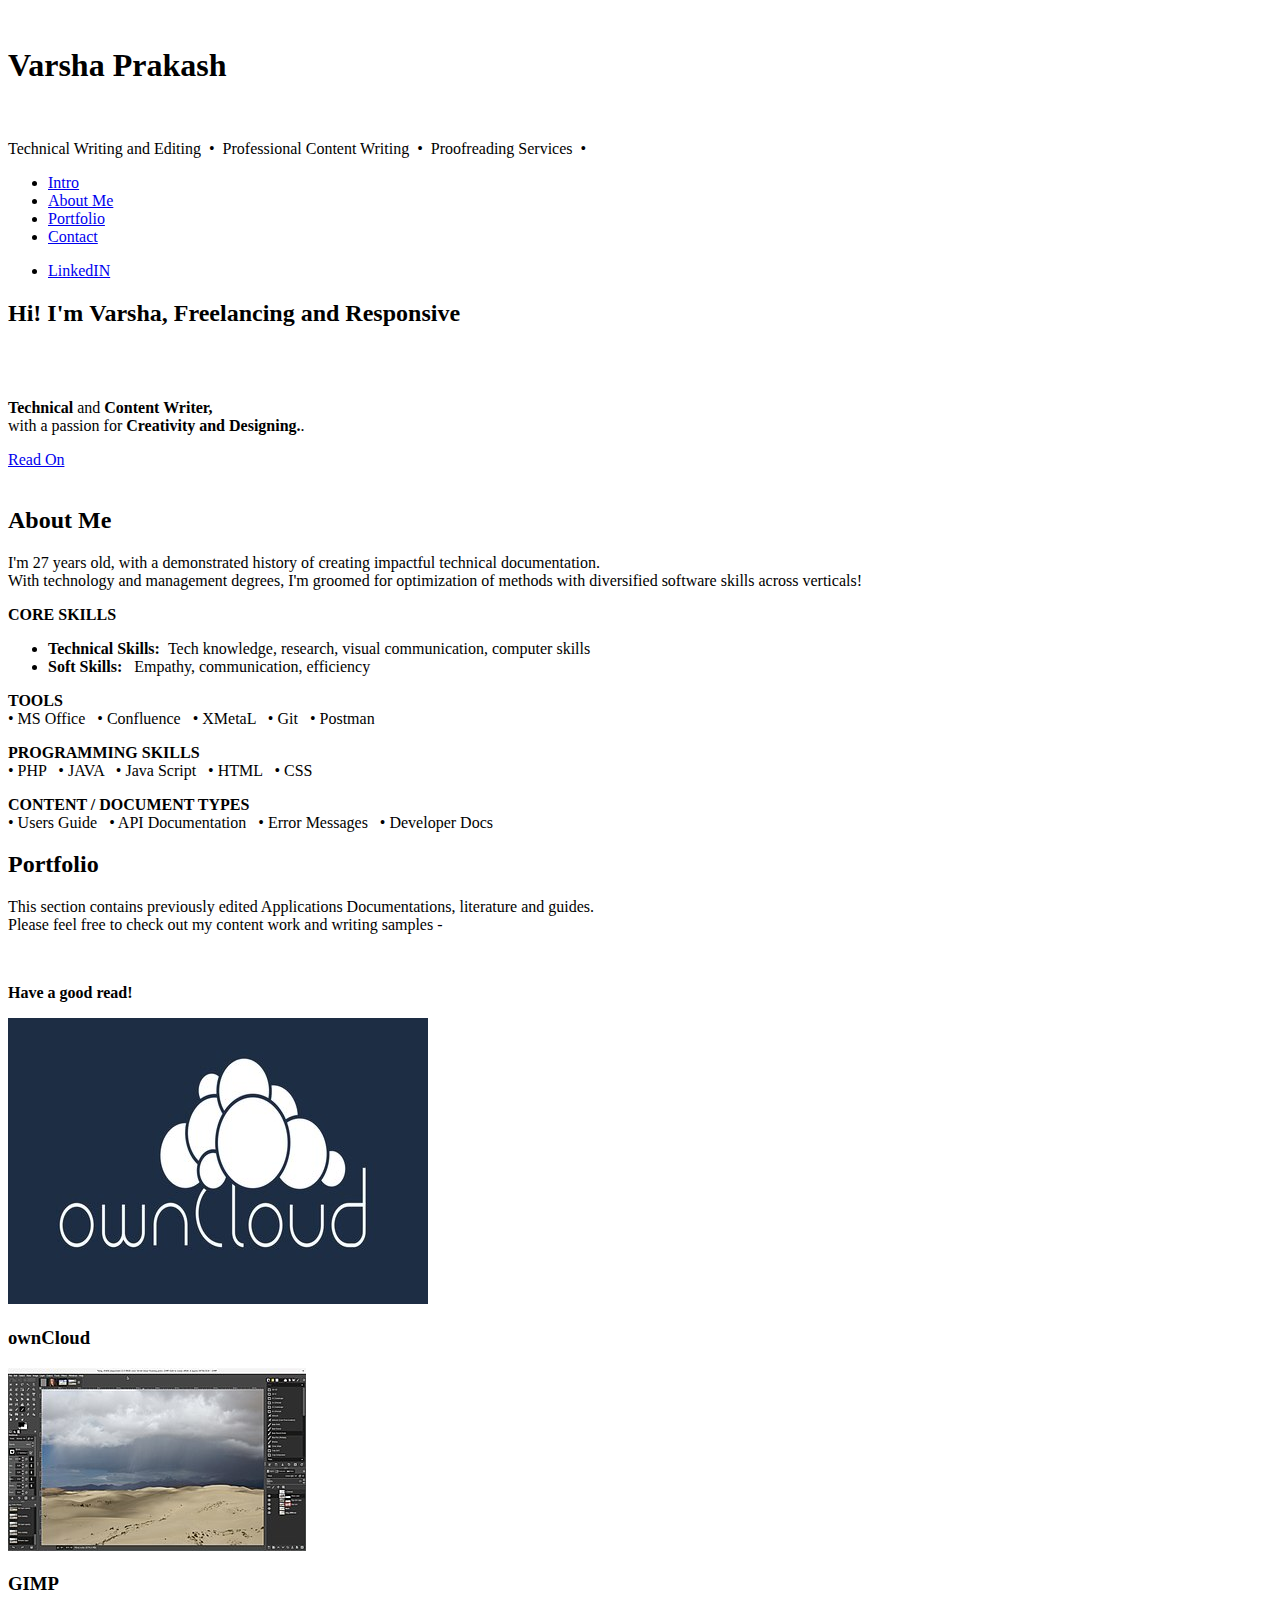
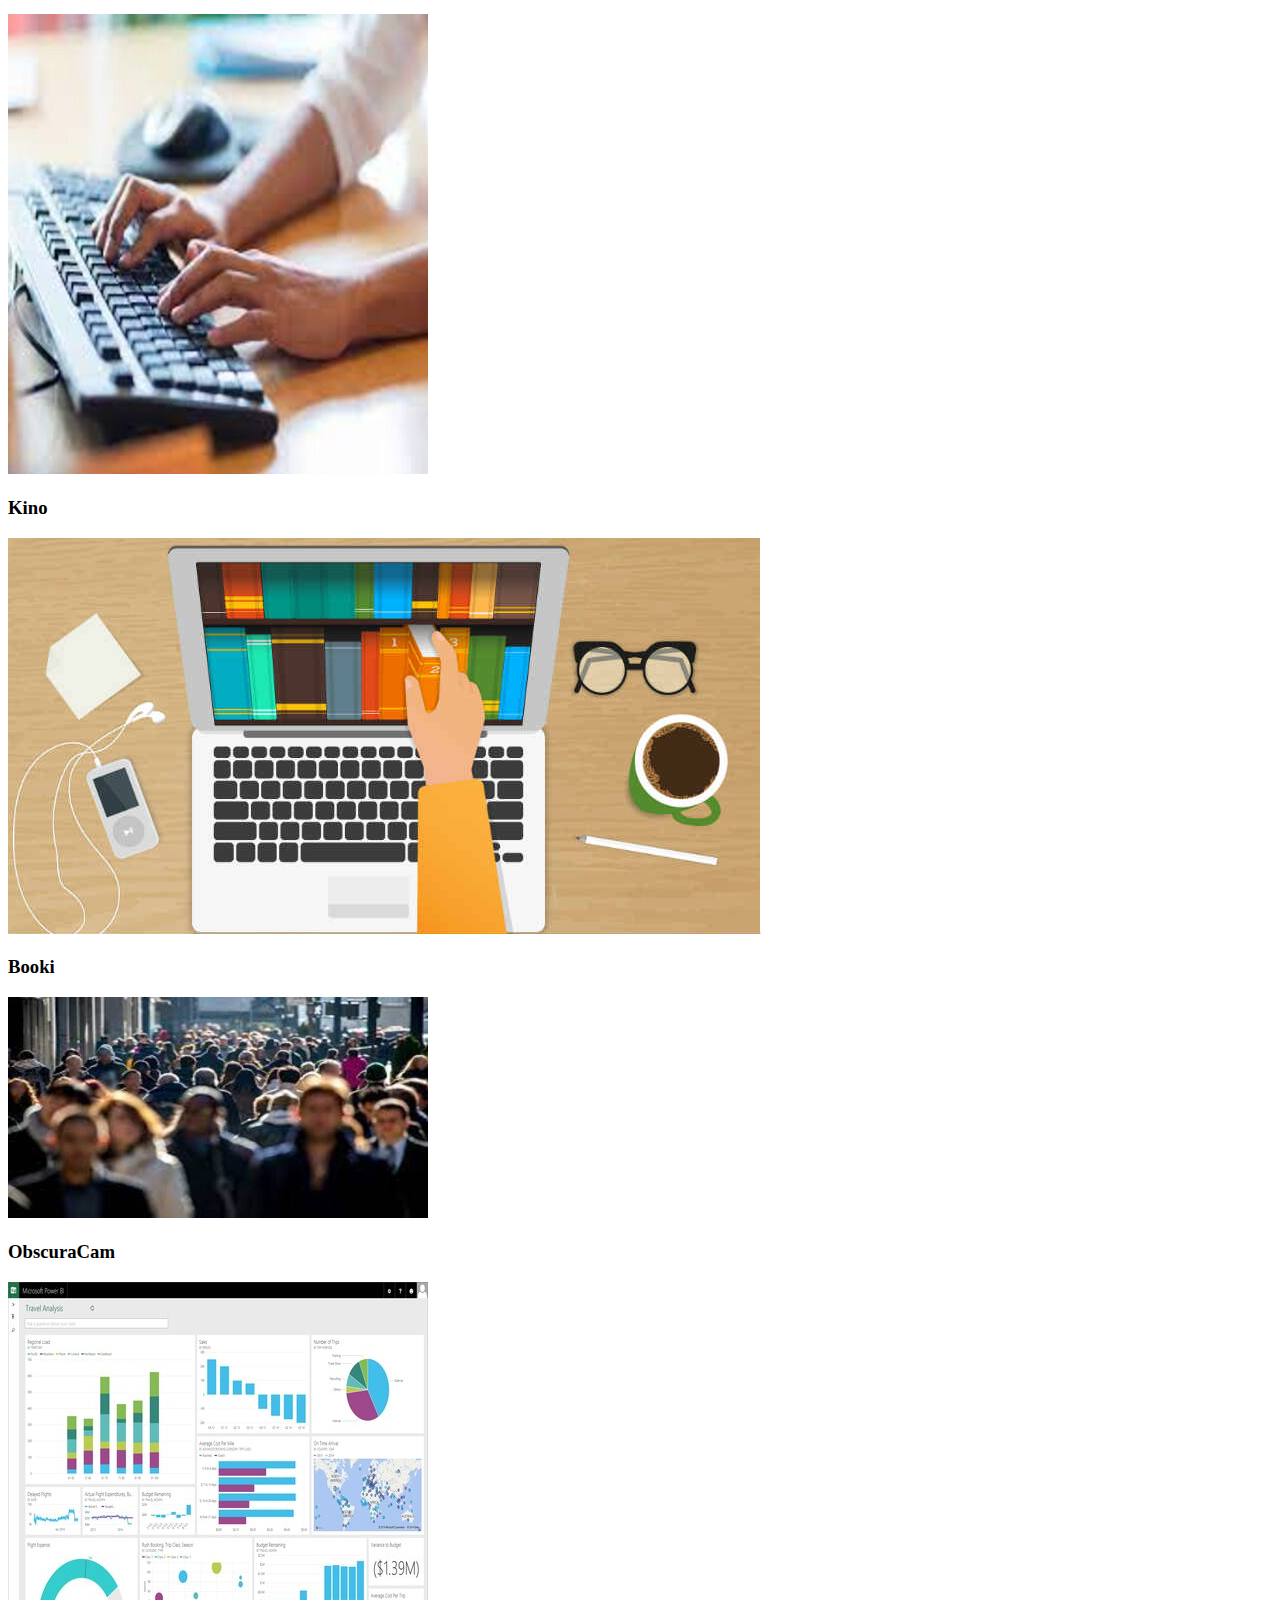
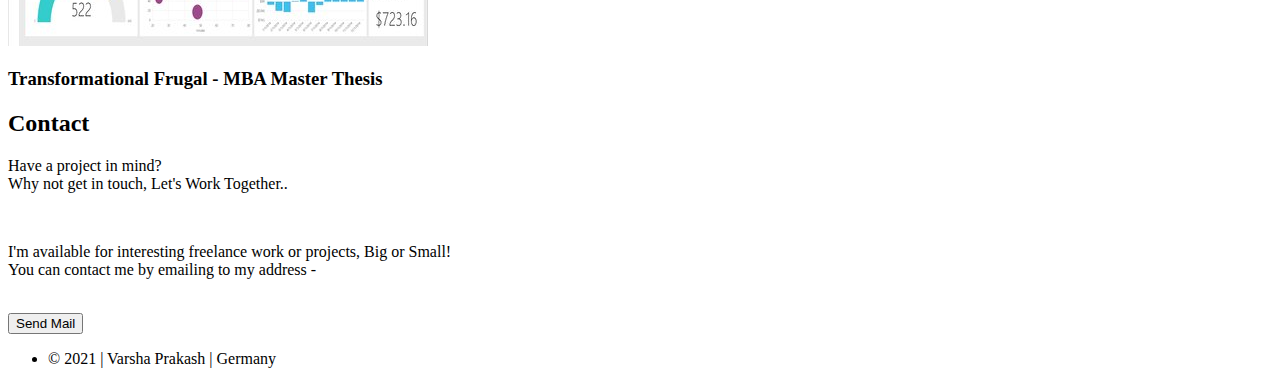
==== index.html @ dc8023e7 "Update index.html" ====
<!DOCTYPE HTML>
<!--
	Free for personal and commercial use under the CCA 3.0 license (html5up.net/license)
-->
<html>
	<head>
		<title>Varsha Prakash: Portfolio</title>
		<meta charset="utf-8" />
		<meta name="viewport" content="width=device-width, initial-scale=1, user-scalable=no" />
		<link rel="stylesheet" href="assets/css/main.css" />
	</head>
	<body class="is-preload">

		<!-- Header -->
			<div id="header">

				<div class="top">

					<!-- Logo -->
						<div id="logo">
							<span class="image avatar48"><img src="https://scontent-dus1-1.xx.fbcdn.net/v/t1.6435-9/186522335_106673611606697_367888841101337009_n.jpg?_nc_cat=107&ccb=1-3&_nc_sid=09cbfe&_nc_ohc=RdJeUdxXbL0AX_T7yL-&_nc_ht=scontent-dus1-1.xx&oh=7b376f7ba9ad29b4ace239ef5fbad64b&oe=60FA3A31" alt="" /></span>
							<h1 id="title">Varsha Prakash</h1>
							<br />
							<p>Technical Writing and Editing &nbsp;&bull;&nbsp; Professional Content Writing &nbsp;&bull;&nbsp; Proofreading Services &nbsp;&bull;&nbsp</p>
						</div>

					<!-- Nav -->
						<nav id="nav">
							<ul>
								<li><a href="#top" id="top-link"><span class="icon solid fa-home">Intro</span></a></li>
								<li><a href="#about" id="about-link"><span class="icon solid fa-user">About Me</span></a></li>
								<li><a href="#portfolio" id="portfolio-link"><span class="icon solid fa-th">Portfolio</span></a></li>
								<li><a href="#contact" id="contact-link"><span class="icon solid fa-envelope">Contact</span></a></li>
							</ul>
						</nav>

				</div>

				<div class="bottom">
				
					<!-- Social Icons -->
						<ul class="icons">
							<li><a href="https://www.linkedin.com/in/varsha-prakash-132016154/" class="icon brands fa-linkedin" target="_blank"><span class="label">LinkedIN</span></a></li>
							
						</ul>

				</div>

			</div>

		<!-- Main -->
			<div id="main">

				<!-- Intro -->
					<section id="top" class="one dark cover">
						<div class="container">

							<header>
								<h2 class="alt">Hi! I'm <strong>Varsha</strong>, Freelancing and Responsive  
								 </h2>
								 <br />
								 <br />
								<p><strong>Technical</strong> and <strong>Content Writer,</strong>  <br />
									with a passion for <strong>Creativity and Designing.</strong>.</p>
							</header>

							<footer>
								<a href="#about" class="button scrolly">Read On</a>
								<br />
								<br />
							</footer>

						</div>
					</section>

				<!-- About Me -->
					<section id="about" class="three">
						<div class="container">

							<header>
								<h2>About Me</h2>
							</header>


							<p> I'm 27 years old, with a demonstrated history of creating impactful technical documentation. <br />
								With technology and management degrees, I'm groomed for optimization of methods with diversified software skills across verticals!</p>
							<p><strong>CORE SKILLS</strong>
								<ul>
									<li><strong>Technical Skills: &nbsp;</strong>Tech knowledge, research, visual communication, computer skills</li>
									<li><strong>Soft Skills: &nbsp; </strong>Empathy, communication, efficiency </li>
								</ul> 
							<p><strong>TOOLS</strong><br />
								&bull; MS Office &nbsp; &bull; Confluence &nbsp; &bull; XMetaL &nbsp; &bull; Git &nbsp; &bull; Postman 	
							</p> 
							<p>
								<p><strong>PROGRAMMING SKILLS</strong><br />
								&bull; PHP &nbsp; &bull; JAVA &nbsp; &bull; Java Script &nbsp; &bull; HTML &nbsp; &bull; CSS  
							</p>
							<p>
								<p><strong>CONTENT / DOCUMENT TYPES</strong><br />
								&bull; Users Guide &nbsp; &bull; API Documentation &nbsp; &bull; Error Messages &nbsp; &bull; Developer Docs 
							</p>
						</div>
					</section>


				<!-- Portfolio -->
					<section id="portfolio" class="two">
						<div class="container">

							<header>
								<h2>Portfolio</h2>
							</header>

							<p>This section contains previously edited Applications Documentations, literature and guides. <br />
							Please feel free to check out my content work and writing samples - </p> <br />
							<p> <strong>Have a good read!</strong></p>

							<div class="row">
								<div class="col-4 col-12-mobile">
									<article class="item">
										<a href="https://drive.google.com/file/d/1f-buQUflcWnKu21QaXic4yzzhPPsZacV/view" target="_blank" class="image fit"><img src="images/2222.jpg" alt="" /></a>
										<header>
											<h3>ownCloud</h3>
										</header>
									</article>
									<article class="item">
										<a href="https://drive.google.com/file/d/1WIr_ivJCtbEUZS7LJuHIs47bE3ExR7eR/view" target="_blank"class="image fit"><img src="images/3333.jpg" alt="" /></a>
										<header>
											<h3>GIMP</h3>
										</header>
									</article>
								</div>
								<div class="col-4 col-12-mobile">
									<article class="item">
										<a href="https://drive.google.com/file/d/10-n96NeM98rAARwqJi_5rvm0MmnScvCs/view" target="_blank" class="image fit"><img src="images/4444.jpg" alt="" /></a>
										<header>
											<h3>Kino</h3>
										</header>
									</article>
									<article class="item">
										<a href="https://drive.google.com/file/d/1XtfvbWI-ZnBFmJVWiBVAvZJEXVb3U6b8/view" target="_blank" class="image fit"><img src="images/5555.jpg" alt="" /></a>
										<header>
											<h3>Booki</h3>
										</header>
									</article>
								</div>
								<div class="col-4 col-12-mobile">
									<article class="item">
										<a href="https://drive.google.com/file/d/1_E8H4S7EOHGi5w8DD4YQrewTsLzDInRx/view" target="_blank" class="image fit"><img src="images/6666.jpg" alt="" /></a>
										<header>
											<h3>ObscuraCam</h3>
										</header>
									</article>
									<article class="item">
										<a href="https://drive.google.com/file/d/1NF_SJeDxPyk5jz7QlXkihmYfWvTuJ9uz/view?usp=sharing" target="_blank" class="image fit"><img src="images/7777.jpg" alt="" /></a>
										<header>
											<h3>Transformational Frugal - MBA Master Thesis</h3>
										</header>
									</article>
								</div>
							</div>

						</div>
					</section>

				
				<!-- Contact -->
					<section id="contact" class="four">
						<div class="container">

							<header>
								<h2>Contact</h2>
							</header>

							<p>Have a project in mind? <br />
								Why not get in touch, Let's Work Together.. <br /></p>
							<br />
							<p>I'm available for interesting freelance work or projects, Big or Small! <br />
							You can contact me by emailing to my address -  </p><br />
						 	<form action="mailto:varsha.prakash.me@gmail.com" method="get" target="_blank">
         						<button type="submit">Send Mail</button>

						</div>
					</section>

			</div>

		<!-- Footer -->
			<div id="footer">

				<!-- Copyright -->
					<ul class="copyright">
						<li>&copy; 2021 | Varsha Prakash | Germany </li>
					</ul>

			</div>

		<!-- Scripts -->
			<script src="assets/js/jquery.min.js"></script>
			<script src="assets/js/jquery.scrolly.min.js"></script>
			<script src="assets/js/jquery.scrollex.min.js"></script>
			<script src="assets/js/browser.min.js"></script>
			<script src="assets/js/breakpoints.min.js"></script>
			<script src="assets/js/util.js"></script>
			<script src="assets/js/main.js"></script>

	</body>
</html>
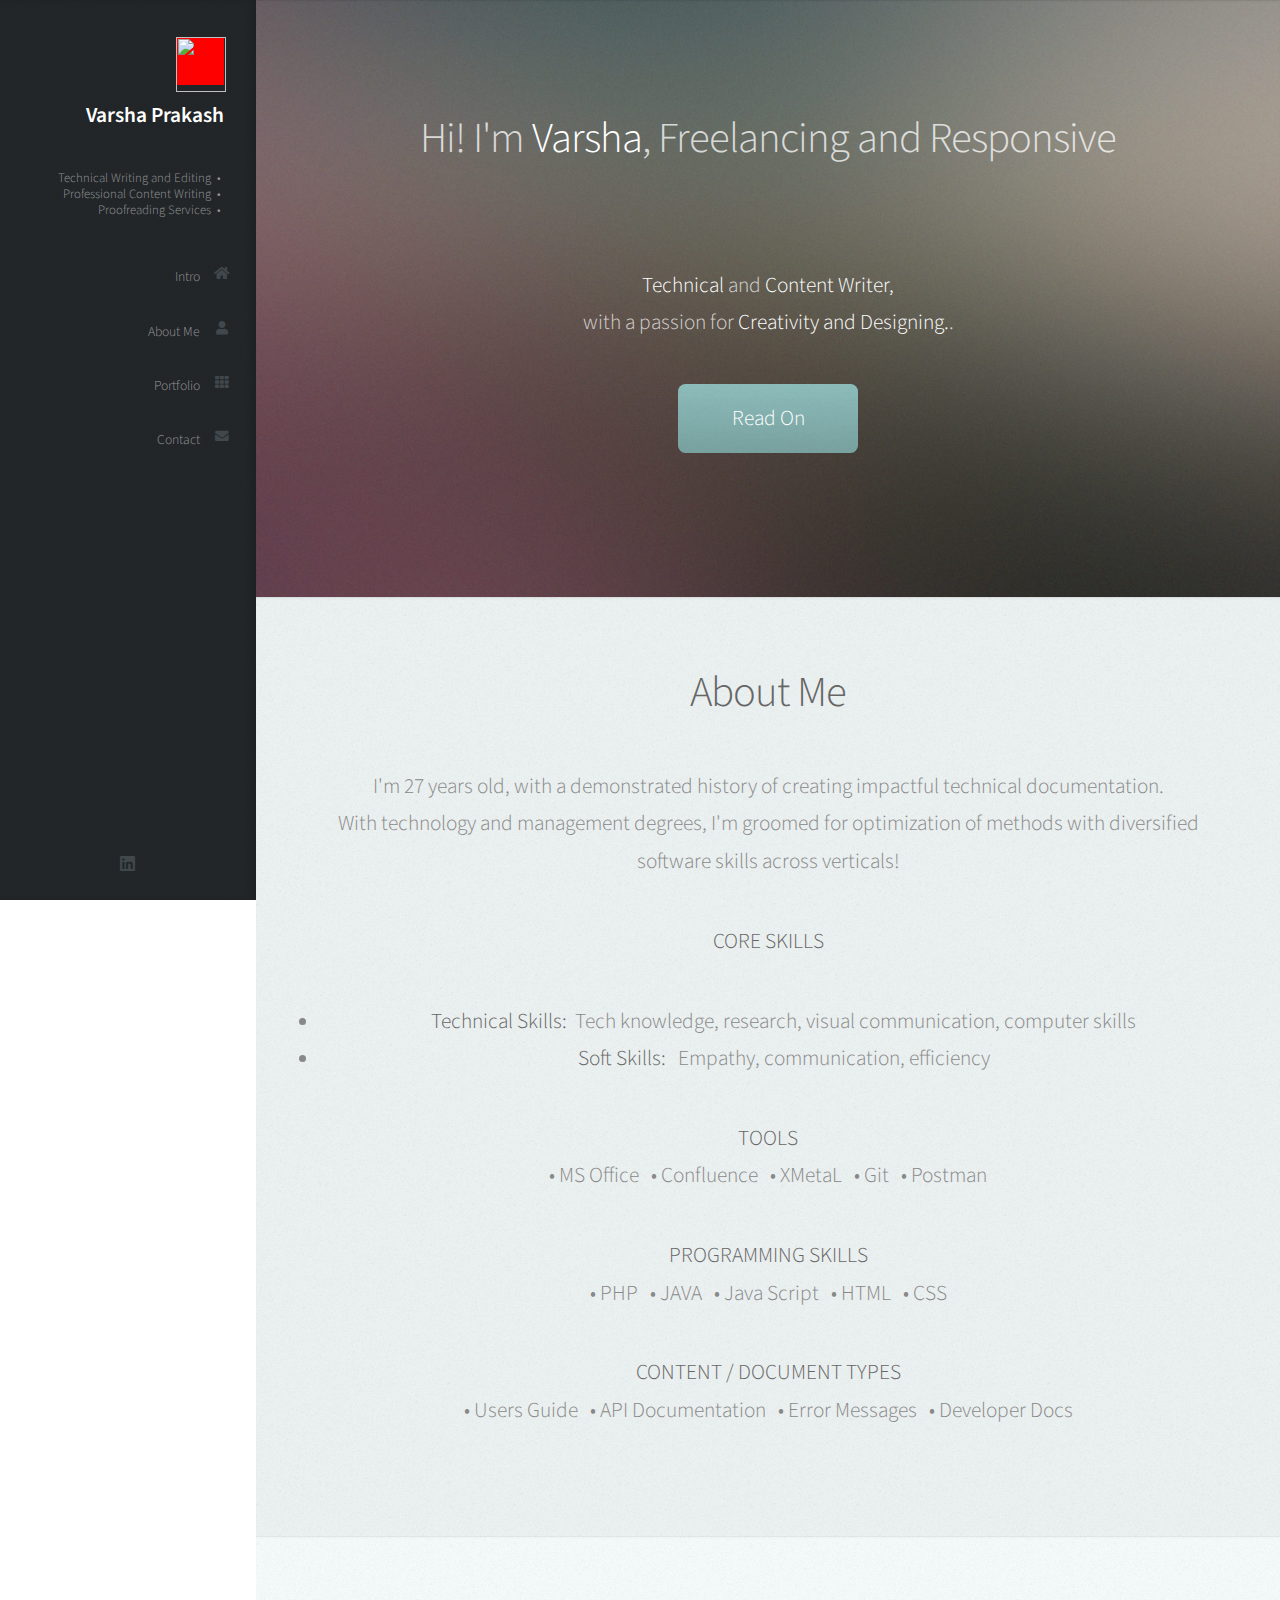
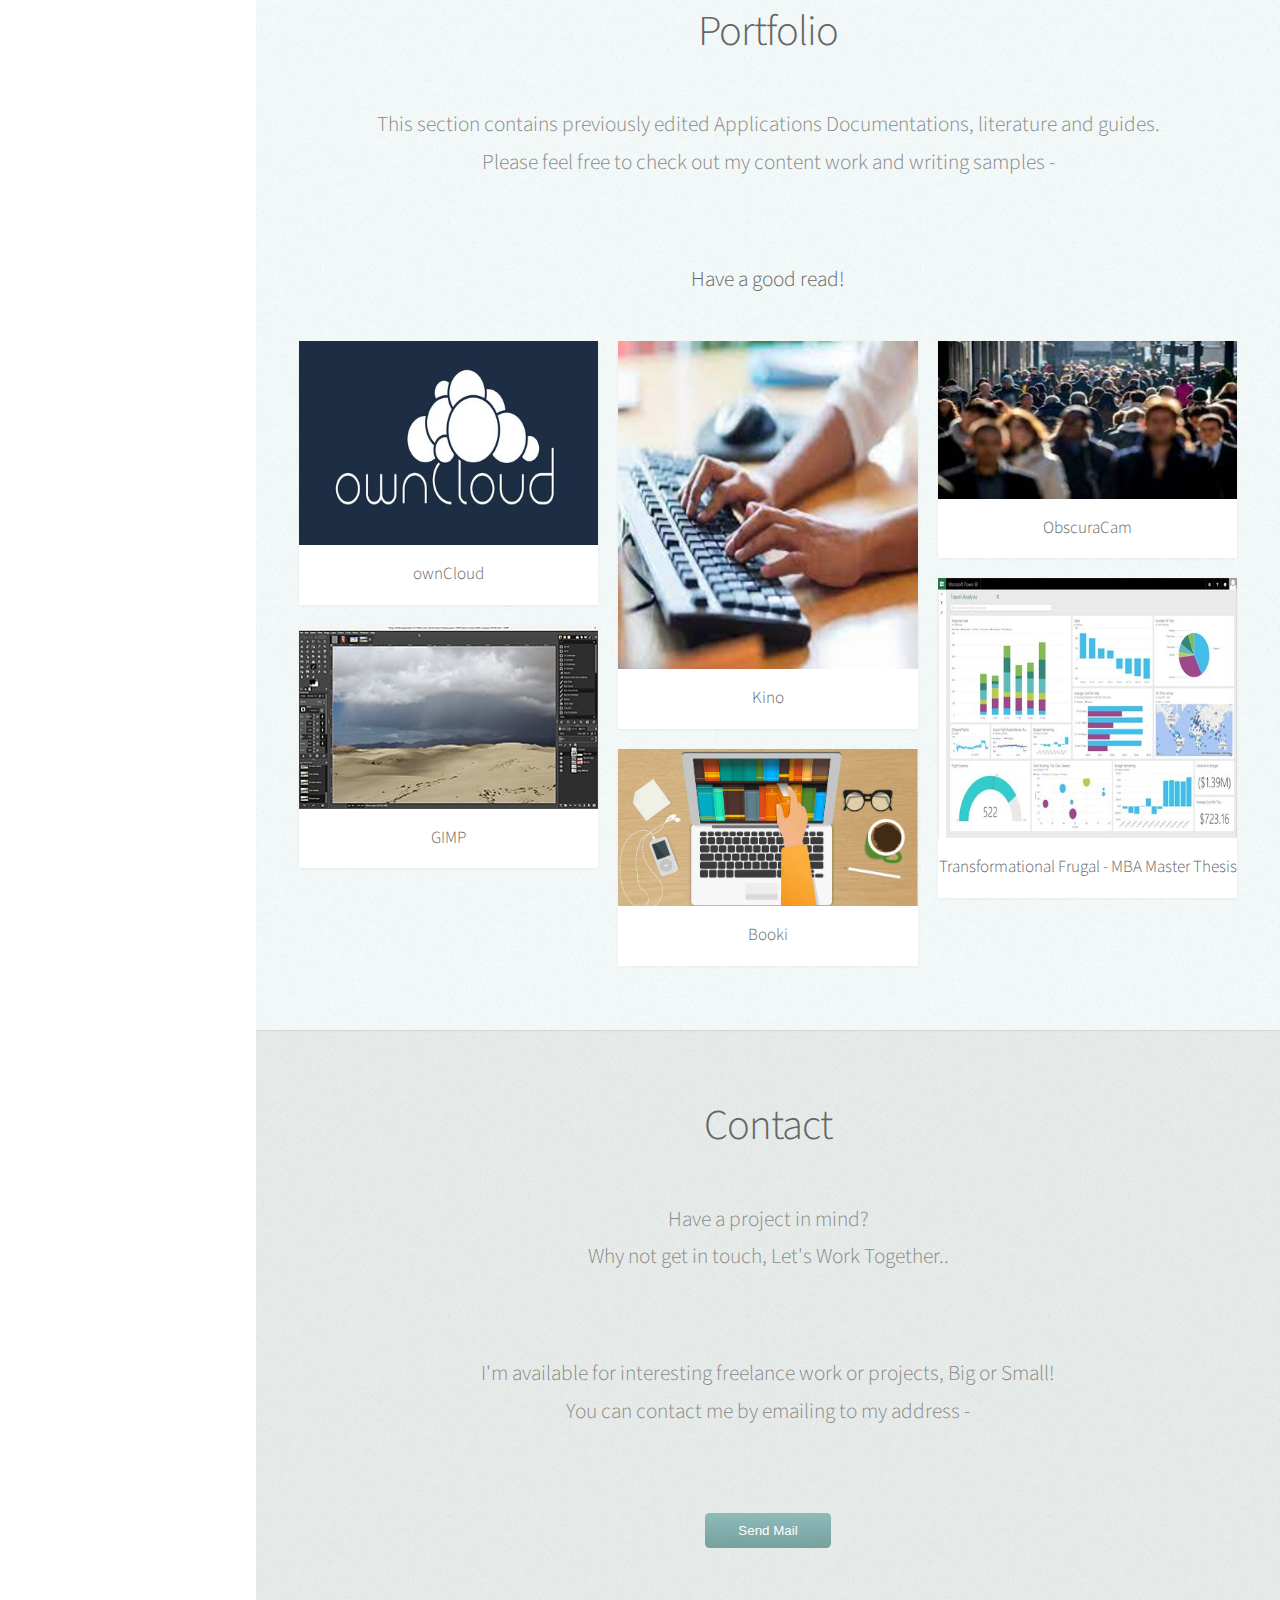
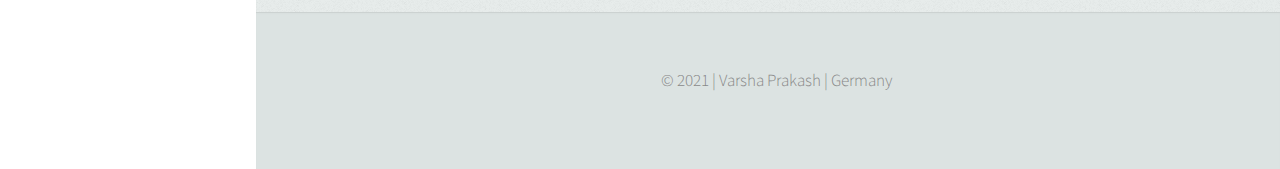
==== commit bac38ba9: "corrected asset path" ====
--- a/index.html
+++ b/index.html
@@ -5,10 +5,10 @@
 -->
 <html>
 	<head>
-		<title>Varsha Prakash: Portfolio</title>
+		<title>Varsha Prakash: Portfolio test</title>
 		<meta charset="utf-8" />
 		<meta name="viewport" content="width=device-width, initial-scale=1, user-scalable=no" />
-		<link rel="stylesheet" href="assets/css/main.css" />
+		<link rel="stylesheet" href="./portfolio-template/assets/css/main.css" />
 	</head>
 	<body class="is-preload">
 
--- a/portfolio-template/assets/css/main.css
+++ b/portfolio-template/assets/css/main.css
@@ -0,0 +1,2633 @@
+@import url("fontawesome-all.min.css");
+@import url("https://fonts.googleapis.com/css?family=Source+Sans+Pro:300,300italic,400,600");
+
+/*
+	Prologue by HTML5 UP
+	html5up.net | @ajlkn
+	Free for personal and commercial use under the CCA 3.0 license (html5up.net/license)
+*/
+
+html, body, div, span, applet, object,
+iframe, h1, h2, h3, h4, h5, h6, p, blockquote,
+pre, a, abbr, acronym, address, big, cite,
+code, del, dfn, em, img, ins, kbd, q, s, samp,
+small, strike, strong, sub, sup, tt, var, b,
+u, i, center, dl, dt, dd, ol, ul, li, fieldset,
+form, label, legend, table, caption, tbody,
+tfoot, thead, tr, th, td, article, aside,
+canvas, details, embed, figure, figcaption,
+footer, header, hgroup, menu, nav, output, ruby,
+section, summary, time, mark, audio, video {
+	margin: 0;
+	padding: 0;
+	border: 0;
+	font-size: 100%;
+	font: inherit;
+	vertical-align: baseline;}
+
+article, aside, details, figcaption, figure,
+footer, header, hgroup, menu, nav, section {
+	display: block;}
+
+body {
+	line-height: 1;
+}
+
+ol, ul {
+	list-style: none;
+}
+
+blockquote, q {
+	quotes: none;
+}
+
+	blockquote:before, blockquote:after, q:before, q:after {
+		content: '';
+		content: none;
+	}
+
+table {
+	border-collapse: collapse;
+	border-spacing: 0;
+}
+
+body {
+	-webkit-text-size-adjust: none;
+}
+
+mark {
+	background-color: transparent;
+	color: inherit;
+}
+
+input::-moz-focus-inner {
+	border: 0;
+	padding: 0;
+}
+
+input, select, textarea {
+	-moz-appearance: none;
+	-webkit-appearance: none;
+	-ms-appearance: none;
+	appearance: none;
+}
+
+/* Basic */
+
+	html {
+		box-sizing: border-box;
+	}
+
+	*, *:before, *:after {
+		box-sizing: inherit;
+	}
+
+	body {
+		background: #fff;
+		font-family: 'Source Sans Pro', sans-serif;
+		font-size: 19pt;
+		font-weight: 300;
+		line-height: 1.75em;
+		color: #888;
+	}
+
+		body.is-preload *, body.is-preload *:before, body.is-preload *:after {
+			-moz-animation: none !important;
+			-webkit-animation: none !important;
+			-ms-animation: none !important;
+			animation: none !important;
+			-moz-transition: none !important;
+			-webkit-transition: none !important;
+			-ms-transition: none !important;
+			transition: none !important;
+		}
+
+	input, textarea, select {
+		font-family: 'Source Sans Pro', sans-serif;
+		font-size: 19pt;
+		font-weight: 300;
+		line-height: 1.75em;
+		color: #888;
+	}
+
+	h1, h2, h3, h4, h5, h6 {
+		font-weight: 300;
+		color: #666;
+		line-height: 1.5em;
+	}
+
+	h1 a, h2 a, h3 a, h4 a, h5 a, h6 a {
+		color: inherit;
+		text-decoration: none;
+	}
+
+		h1 a strong, h2 a strong, h3 a strong, h4 a strong, h5 a strong, h6 a strong {
+			color: #333;
+		}
+
+	h2 {
+		font-size: 2em;
+		letter-spacing: -1px;
+	}
+
+		h2.alt {
+			color: #888;
+		}
+
+			h2.alt strong {
+				color: #666;
+			}
+
+	h3 {
+		font-size: 1.5em;
+	}
+
+	header {
+		margin: 0 0 2em 0;
+	}
+
+		header > p {
+			margin: 1em 0 0 0;
+		}
+
+	footer {
+		margin: 2em 0 0 0;
+	}
+
+	strong, b {
+		font-weight: 300;
+		color: #666;
+	}
+
+	em, i {
+		font-style: italic;
+	}
+
+	a {
+		text-decoration: none;
+		color: inherit;
+		border-bottom: dotted 1px rgba(128, 128, 128, 0.5);
+		-moz-transition: color 0.35s ease-in-out, border-bottom-color 0.35s ease-in-out;
+		-webkit-transition: color 0.35s ease-in-out, border-bottom-color 0.35s ease-in-out;
+		-ms-transition: color 0.35s ease-in-out, border-bottom-color 0.35s ease-in-out;
+		transition: color 0.35s ease-in-out, border-bottom-color 0.35s ease-in-out;
+		outline: 0;
+	}
+
+		a:hover {
+			color: #E27689;
+			border-bottom-color: rgba(255, 255, 255, 0);
+		}
+
+	sub {
+		position: relative;
+		top: 0.5em;
+		font-size: 0.8em;
+	}
+
+	sup {
+		position: relative;
+		top: -0.5em;
+		font-size: 0.8em;
+	}
+
+	hr {
+		border: 0;
+		border-top: solid 1px #ddd;
+	}
+
+	blockquote {
+		border-left: solid 0.5em #ddd;
+		padding: 1em 0 1em 2em;
+		font-style: italic;
+	}
+
+	p, ul, ol, dl, table {
+		margin-bottom: 2em;
+	}
+
+	br.clear {
+		clear: both;
+	}
+
+/* Container */
+
+	.container {
+		margin: 0 auto;
+		max-width: 100%;
+		width: 1400px;
+	}
+
+		@media screen and (min-width: 961px) and (max-width: 1880px) {
+
+			.container {
+				width: 1200px;
+			}
+
+		}
+
+		@media screen and (min-width: 961px) and (max-width: 1620px) {
+
+			.container {
+				width: 960px;
+			}
+
+		}
+
+		@media screen and (min-width: 961px) and (max-width: 1320px) {
+
+			.container {
+				width: 100%;
+			}
+
+		}
+
+		@media screen and (max-width: 960px) {
+
+			.container {
+				width: 100%;
+			}
+
+		}
+
+		@media screen and (max-width: 736px) {
+
+			.container {
+				width: 100%;
+			}
+
+		}
+
+/* Row */
+
+	.row {
+		display: flex;
+		flex-wrap: wrap;
+		box-sizing: border-box;
+		align-items: stretch;
+	}
+
+		.row > * {
+			box-sizing: border-box;
+		}
+
+		.row.gtr-uniform > * > :last-child {
+			margin-bottom: 0;
+		}
+
+		.row.aln-left {
+			justify-content: flex-start;
+		}
+
+		.row.aln-center {
+			justify-content: center;
+		}
+
+		.row.aln-right {
+			justify-content: flex-end;
+		}
+
+		.row.aln-top {
+			align-items: flex-start;
+		}
+
+		.row.aln-middle {
+			align-items: center;
+		}
+
+		.row.aln-bottom {
+			align-items: flex-end;
+		}
+
+		.row > .imp {
+			order: -1;
+		}
+
+		.row > .col-1 {
+			width: 8.33333%;
+		}
+
+		.row > .off-1 {
+			margin-left: 8.33333%;
+		}
+
+		.row > .col-2 {
+			width: 16.66667%;
+		}
+
+		.row > .off-2 {
+			margin-left: 16.66667%;
+		}
+
+		.row > .col-3 {
+			width: 25%;
+		}
+
+		.row > .off-3 {
+			margin-left: 25%;
+		}
+
+		.row > .col-4 {
+			width: 33.33333%;
+		}
+
+		.row > .off-4 {
+			margin-left: 33.33333%;
+		}
+
+		.row > .col-5 {
+			width: 41.66667%;
+		}
+
+		.row > .off-5 {
+			margin-left: 41.66667%;
+		}
+
+		.row > .col-6 {
+			width: 50%;
+		}
+
+		.row > .off-6 {
+			margin-left: 50%;
+		}
+
+		.row > .col-7 {
+			width: 58.33333%;
+		}
+
+		.row > .off-7 {
+			margin-left: 58.33333%;
+		}
+
+		.row > .col-8 {
+			width: 66.66667%;
+		}
+
+		.row > .off-8 {
+			margin-left: 66.66667%;
+		}
+
+		.row > .col-9 {
+			width: 75%;
+		}
+
+		.row > .off-9 {
+			margin-left: 75%;
+		}
+
+		.row > .col-10 {
+			width: 83.33333%;
+		}
+
+		.row > .off-10 {
+			margin-left: 83.33333%;
+		}
+
+		.row > .col-11 {
+			width: 91.66667%;
+		}
+
+		.row > .off-11 {
+			margin-left: 91.66667%;
+		}
+
+		.row > .col-12 {
+			width: 100%;
+		}
+
+		.row > .off-12 {
+			margin-left: 100%;
+		}
+
+		.row.gtr-0 {
+			margin-top: 0px;
+			margin-left: 0px;
+		}
+
+			.row.gtr-0 > * {
+				padding: 0px 0 0 0px;
+			}
+
+			.row.gtr-0.gtr-uniform {
+				margin-top: 0px;
+			}
+
+				.row.gtr-0.gtr-uniform > * {
+					padding-top: 0px;
+				}
+
+		.row.gtr-25 {
+			margin-top: -10px;
+			margin-left: -10px;
+		}
+
+			.row.gtr-25 > * {
+				padding: 10px 0 0 10px;
+			}
+
+			.row.gtr-25.gtr-uniform {
+				margin-top: -10px;
+			}
+
+				.row.gtr-25.gtr-uniform > * {
+					padding-top: 10px;
+				}
+
+		.row.gtr-50 {
+			margin-top: -20px;
+			margin-left: -20px;
+		}
+
+			.row.gtr-50 > * {
+				padding: 20px 0 0 20px;
+			}
+
+			.row.gtr-50.gtr-uniform {
+				margin-top: -20px;
+			}
+
+				.row.gtr-50.gtr-uniform > * {
+					padding-top: 20px;
+				}
+
+		.row {
+			margin-top: -40px;
+			margin-left: -40px;
+		}
+
+			.row > * {
+				padding: 40px 0 0 40px;
+			}
+
+			.row.gtr-uniform {
+				margin-top: -40px;
+			}
+
+				.row.gtr-uniform > * {
+					padding-top: 40px;
+				}
+
+		.row.gtr-150 {
+			margin-top: -60px;
+			margin-left: -60px;
+		}
+
+			.row.gtr-150 > * {
+				padding: 60px 0 0 60px;
+			}
+
+			.row.gtr-150.gtr-uniform {
+				margin-top: -60px;
+			}
+
+				.row.gtr-150.gtr-uniform > * {
+					padding-top: 60px;
+				}
+
+		.row.gtr-200 {
+			margin-top: -80px;
+			margin-left: -80px;
+		}
+
+			.row.gtr-200 > * {
+				padding: 80px 0 0 80px;
+			}
+
+			.row.gtr-200.gtr-uniform {
+				margin-top: -80px;
+			}
+
+				.row.gtr-200.gtr-uniform > * {
+					padding-top: 80px;
+				}
+
+		@media screen and (min-width: 961px) and (max-width: 1880px) {
+
+			.row {
+				display: flex;
+				flex-wrap: wrap;
+				box-sizing: border-box;
+				align-items: stretch;
+			}
+
+				.row > * {
+					box-sizing: border-box;
+				}
+
+				.row.gtr-uniform > * > :last-child {
+					margin-bottom: 0;
+				}
+
+				.row.aln-left {
+					justify-content: flex-start;
+				}
+
+				.row.aln-center {
+					justify-content: center;
+				}
+
+				.row.aln-right {
+					justify-content: flex-end;
+				}
+
+				.row.aln-top {
+					align-items: flex-start;
+				}
+
+				.row.aln-middle {
+					align-items: center;
+				}
+
+				.row.aln-bottom {
+					align-items: flex-end;
+				}
+
+				.row > .imp-wide {
+					order: -1;
+				}
+
+				.row > .col-1-wide {
+					width: 8.33333%;
+				}
+
+				.row > .off-1-wide {
+					margin-left: 8.33333%;
+				}
+
+				.row > .col-2-wide {
+					width: 16.66667%;
+				}
+
+				.row > .off-2-wide {
+					margin-left: 16.66667%;
+				}
+
+				.row > .col-3-wide {
+					width: 25%;
+				}
+
+				.row > .off-3-wide {
+					margin-left: 25%;
+				}
+
+				.row > .col-4-wide {
+					width: 33.33333%;
+				}
+
+				.row > .off-4-wide {
+					margin-left: 33.33333%;
+				}
+
+				.row > .col-5-wide {
+					width: 41.66667%;
+				}
+
+				.row > .off-5-wide {
+					margin-left: 41.66667%;
+				}
+
+				.row > .col-6-wide {
+					width: 50%;
+				}
+
+				.row > .off-6-wide {
+					margin-left: 50%;
+				}
+
+				.row > .col-7-wide {
+					width: 58.33333%;
+				}
+
+				.row > .off-7-wide {
+					margin-left: 58.33333%;
+				}
+
+				.row > .col-8-wide {
+					width: 66.66667%;
+				}
+
+				.row > .off-8-wide {
+					margin-left: 66.66667%;
+				}
+
+				.row > .col-9-wide {
+					width: 75%;
+				}
+
+				.row > .off-9-wide {
+					margin-left: 75%;
+				}
+
+				.row > .col-10-wide {
+					width: 83.33333%;
+				}
+
+				.row > .off-10-wide {
+					margin-left: 83.33333%;
+				}
+
+				.row > .col-11-wide {
+					width: 91.66667%;
+				}
+
+				.row > .off-11-wide {
+					margin-left: 91.66667%;
+				}
+
+				.row > .col-12-wide {
+					width: 100%;
+				}
+
+				.row > .off-12-wide {
+					margin-left: 100%;
+				}
+
+				.row.gtr-0 {
+					margin-top: 0px;
+					margin-left: 0px;
+				}
+
+					.row.gtr-0 > * {
+						padding: 0px 0 0 0px;
+					}
+
+					.row.gtr-0.gtr-uniform {
+						margin-top: 0px;
+					}
+
+						.row.gtr-0.gtr-uniform > * {
+							padding-top: 0px;
+						}
+
+				.row.gtr-25 {
+					margin-top: -10px;
+					margin-left: -10px;
+				}
+
+					.row.gtr-25 > * {
+						padding: 10px 0 0 10px;
+					}
+
+					.row.gtr-25.gtr-uniform {
+						margin-top: -10px;
+					}
+
+						.row.gtr-25.gtr-uniform > * {
+							padding-top: 10px;
+						}
+
+				.row.gtr-50 {
+					margin-top: -20px;
+					margin-left: -20px;
+				}
+
+					.row.gtr-50 > * {
+						padding: 20px 0 0 20px;
+					}
+
+					.row.gtr-50.gtr-uniform {
+						margin-top: -20px;
+					}
+
+						.row.gtr-50.gtr-uniform > * {
+							padding-top: 20px;
+						}
+
+				.row {
+					margin-top: -40px;
+					margin-left: -40px;
+				}
+
+					.row > * {
+						padding: 40px 0 0 40px;
+					}
+
+					.row.gtr-uniform {
+						margin-top: -40px;
+					}
+
+						.row.gtr-uniform > * {
+							padding-top: 40px;
+						}
+
+				.row.gtr-150 {
+					margin-top: -60px;
+					margin-left: -60px;
+				}
+
+					.row.gtr-150 > * {
+						padding: 60px 0 0 60px;
+					}
+
+					.row.gtr-150.gtr-uniform {
+						margin-top: -60px;
+					}
+
+						.row.gtr-150.gtr-uniform > * {
+							padding-top: 60px;
+						}
+
+				.row.gtr-200 {
+					margin-top: -80px;
+					margin-left: -80px;
+				}
+
+					.row.gtr-200 > * {
+						padding: 80px 0 0 80px;
+					}
+
+					.row.gtr-200.gtr-uniform {
+						margin-top: -80px;
+					}
+
+						.row.gtr-200.gtr-uniform > * {
+							padding-top: 80px;
+						}
+
+		}
+
+		@media screen and (min-width: 961px) and (max-width: 1620px) {
+
+			.row {
+				display: flex;
+				flex-wrap: wrap;
+				box-sizing: border-box;
+				align-items: stretch;
+			}
+
+				.row > * {
+					box-sizing: border-box;
+				}
+
+				.row.gtr-uniform > * > :last-child {
+					margin-bottom: 0;
+				}
+
+				.row.aln-left {
+					justify-content: flex-start;
+				}
+
+				.row.aln-center {
+					justify-content: center;
+				}
+
+				.row.aln-right {
+					justify-content: flex-end;
+				}
+
+				.row.aln-top {
+					align-items: flex-start;
+				}
+
+				.row.aln-middle {
+					align-items: center;
+				}
+
+				.row.aln-bottom {
+					align-items: flex-end;
+				}
+
+				.row > .imp-normal {
+					order: -1;
+				}
+
+				.row > .col-1-normal {
+					width: 8.33333%;
+				}
+
+				.row > .off-1-normal {
+					margin-left: 8.33333%;
+				}
+
+				.row > .col-2-normal {
+					width: 16.66667%;
+				}
+
+				.row > .off-2-normal {
+					margin-left: 16.66667%;
+				}
+
+				.row > .col-3-normal {
+					width: 25%;
+				}
+
+				.row > .off-3-normal {
+					margin-left: 25%;
+				}
+
+				.row > .col-4-normal {
+					width: 33.33333%;
+				}
+
+				.row > .off-4-normal {
+					margin-left: 33.33333%;
+				}
+
+				.row > .col-5-normal {
+					width: 41.66667%;
+				}
+
+				.row > .off-5-normal {
+					margin-left: 41.66667%;
+				}
+
+				.row > .col-6-normal {
+					width: 50%;
+				}
+
+				.row > .off-6-normal {
+					margin-left: 50%;
+				}
+
+				.row > .col-7-normal {
+					width: 58.33333%;
+				}
+
+				.row > .off-7-normal {
+					margin-left: 58.33333%;
+				}
+
+				.row > .col-8-normal {
+					width: 66.66667%;
+				}
+
+				.row > .off-8-normal {
+					margin-left: 66.66667%;
+				}
+
+				.row > .col-9-normal {
+					width: 75%;
+				}
+
+				.row > .off-9-normal {
+					margin-left: 75%;
+				}
+
+				.row > .col-10-normal {
+					width: 83.33333%;
+				}
+
+				.row > .off-10-normal {
+					margin-left: 83.33333%;
+				}
+
+				.row > .col-11-normal {
+					width: 91.66667%;
+				}
+
+				.row > .off-11-normal {
+					margin-left: 91.66667%;
+				}
+
+				.row > .col-12-normal {
+					width: 100%;
+				}
+
+				.row > .off-12-normal {
+					margin-left: 100%;
+				}
+
+				.row.gtr-0 {
+					margin-top: 0px;
+					margin-left: 0px;
+				}
+
+					.row.gtr-0 > * {
+						padding: 0px 0 0 0px;
+					}
+
+					.row.gtr-0.gtr-uniform {
+						margin-top: 0px;
+					}
+
+						.row.gtr-0.gtr-uniform > * {
+							padding-top: 0px;
+						}
+
+				.row.gtr-25 {
+					margin-top: -10px;
+					margin-left: -10px;
+				}
+
+					.row.gtr-25 > * {
+						padding: 10px 0 0 10px;
+					}
+
+					.row.gtr-25.gtr-uniform {
+						margin-top: -10px;
+					}
+
+						.row.gtr-25.gtr-uniform > * {
+							padding-top: 10px;
+						}
+
+				.row.gtr-50 {
+					margin-top: -20px;
+					margin-left: -20px;
+				}
+
+					.row.gtr-50 > * {
+						padding: 20px 0 0 20px;
+					}
+
+					.row.gtr-50.gtr-uniform {
+						margin-top: -20px;
+					}
+
+						.row.gtr-50.gtr-uniform > * {
+							padding-top: 20px;
+						}
+
+				.row {
+					margin-top: -40px;
+					margin-left: -40px;
+				}
+
+					.row > * {
+						padding: 40px 0 0 40px;
+					}
+
+					.row.gtr-uniform {
+						margin-top: -40px;
+					}
+
+						.row.gtr-uniform > * {
+							padding-top: 40px;
+						}
+
+				.row.gtr-150 {
+					margin-top: -60px;
+					margin-left: -60px;
+				}
+
+					.row.gtr-150 > * {
+						padding: 60px 0 0 60px;
+					}
+
+					.row.gtr-150.gtr-uniform {
+						margin-top: -60px;
+					}
+
+						.row.gtr-150.gtr-uniform > * {
+							padding-top: 60px;
+						}
+
+				.row.gtr-200 {
+					margin-top: -80px;
+					margin-left: -80px;
+				}
+
+					.row.gtr-200 > * {
+						padding: 80px 0 0 80px;
+					}
+
+					.row.gtr-200.gtr-uniform {
+						margin-top: -80px;
+					}
+
+						.row.gtr-200.gtr-uniform > * {
+							padding-top: 80px;
+						}
+
+		}
+
+		@media screen and (min-width: 961px) and (max-width: 1320px) {
+
+			.row {
+				display: flex;
+				flex-wrap: wrap;
+				box-sizing: border-box;
+				align-items: stretch;
+			}
+
+				.row > * {
+					box-sizing: border-box;
+				}
+
+				.row.gtr-uniform > * > :last-child {
+					margin-bottom: 0;
+				}
+
+				.row.aln-left {
+					justify-content: flex-start;
+				}
+
+				.row.aln-center {
+					justify-content: center;
+				}
+
+				.row.aln-right {
+					justify-content: flex-end;
+				}
+
+				.row.aln-top {
+					align-items: flex-start;
+				}
+
+				.row.aln-middle {
+					align-items: center;
+				}
+
+				.row.aln-bottom {
+					align-items: flex-end;
+				}
+
+				.row > .imp-narrow {
+					order: -1;
+				}
+
+				.row > .col-1-narrow {
+					width: 8.33333%;
+				}
+
+				.row > .off-1-narrow {
+					margin-left: 8.33333%;
+				}
+
+				.row > .col-2-narrow {
+					width: 16.66667%;
+				}
+
+				.row > .off-2-narrow {
+					margin-left: 16.66667%;
+				}
+
+				.row > .col-3-narrow {
+					width: 25%;
+				}
+
+				.row > .off-3-narrow {
+					margin-left: 25%;
+				}
+
+				.row > .col-4-narrow {
+					width: 33.33333%;
+				}
+
+				.row > .off-4-narrow {
+					margin-left: 33.33333%;
+				}
+
+				.row > .col-5-narrow {
+					width: 41.66667%;
+				}
+
+				.row > .off-5-narrow {
+					margin-left: 41.66667%;
+				}
+
+				.row > .col-6-narrow {
+					width: 50%;
+				}
+
+				.row > .off-6-narrow {
+					margin-left: 50%;
+				}
+
+				.row > .col-7-narrow {
+					width: 58.33333%;
+				}
+
+				.row > .off-7-narrow {
+					margin-left: 58.33333%;
+				}
+
+				.row > .col-8-narrow {
+					width: 66.66667%;
+				}
+
+				.row > .off-8-narrow {
+					margin-left: 66.66667%;
+				}
+
+				.row > .col-9-narrow {
+					width: 75%;
+				}
+
+				.row > .off-9-narrow {
+					margin-left: 75%;
+				}
+
+				.row > .col-10-narrow {
+					width: 83.33333%;
+				}
+
+				.row > .off-10-narrow {
+					margin-left: 83.33333%;
+				}
+
+				.row > .col-11-narrow {
+					width: 91.66667%;
+				}
+
+				.row > .off-11-narrow {
+					margin-left: 91.66667%;
+				}
+
+				.row > .col-12-narrow {
+					width: 100%;
+				}
+
+				.row > .off-12-narrow {
+					margin-left: 100%;
+				}
+
+				.row.gtr-0 {
+					margin-top: 0px;
+					margin-left: 0px;
+				}
+
+					.row.gtr-0 > * {
+						padding: 0px 0 0 0px;
+					}
+
+					.row.gtr-0.gtr-uniform {
+						margin-top: 0px;
+					}
+
+						.row.gtr-0.gtr-uniform > * {
+							padding-top: 0px;
+						}
+
+				.row.gtr-25 {
+					margin-top: -5px;
+					margin-left: -5px;
+				}
+
+					.row.gtr-25 > * {
+						padding: 5px 0 0 5px;
+					}
+
+					.row.gtr-25.gtr-uniform {
+						margin-top: -5px;
+					}
+
+						.row.gtr-25.gtr-uniform > * {
+							padding-top: 5px;
+						}
+
+				.row.gtr-50 {
+					margin-top: -10px;
+					margin-left: -10px;
+				}
+
+					.row.gtr-50 > * {
+						padding: 10px 0 0 10px;
+					}
+
+					.row.gtr-50.gtr-uniform {
+						margin-top: -10px;
+					}
+
+						.row.gtr-50.gtr-uniform > * {
+							padding-top: 10px;
+						}
+
+				.row {
+					margin-top: -20px;
+					margin-left: -20px;
+				}
+
+					.row > * {
+						padding: 20px 0 0 20px;
+					}
+
+					.row.gtr-uniform {
+						margin-top: -20px;
+					}
+
+						.row.gtr-uniform > * {
+							padding-top: 20px;
+						}
+
+				.row.gtr-150 {
+					margin-top: -30px;
+					margin-left: -30px;
+				}
+
+					.row.gtr-150 > * {
+						padding: 30px 0 0 30px;
+					}
+
+					.row.gtr-150.gtr-uniform {
+						margin-top: -30px;
+					}
+
+						.row.gtr-150.gtr-uniform > * {
+							padding-top: 30px;
+						}
+
+				.row.gtr-200 {
+					margin-top: -40px;
+					margin-left: -40px;
+				}
+
+					.row.gtr-200 > * {
+						padding: 40px 0 0 40px;
+					}
+
+					.row.gtr-200.gtr-uniform {
+						margin-top: -40px;
+					}
+
+						.row.gtr-200.gtr-uniform > * {
+							padding-top: 40px;
+						}
+
+		}
+
+		@media screen and (max-width: 960px) {
+
+			.row {
+				display: flex;
+				flex-wrap: wrap;
+				box-sizing: border-box;
+				align-items: stretch;
+			}
+
+				.row > * {
+					box-sizing: border-box;
+				}
+
+				.row.gtr-uniform > * > :last-child {
+					margin-bottom: 0;
+				}
+
+				.row.aln-left {
+					justify-content: flex-start;
+				}
+
+				.row.aln-center {
+					justify-content: center;
+				}
+
+				.row.aln-right {
+					justify-content: flex-end;
+				}
+
+				.row.aln-top {
+					align-items: flex-start;
+				}
+
+				.row.aln-middle {
+					align-items: center;
+				}
+
+				.row.aln-bottom {
+					align-items: flex-end;
+				}
+
+				.row > .imp-narrower {
+					order: -1;
+				}
+
+				.row > .col-1-narrower {
+					width: 8.33333%;
+				}
+
+				.row > .off-1-narrower {
+					margin-left: 8.33333%;
+				}
+
+				.row > .col-2-narrower {
+					width: 16.66667%;
+				}
+
+				.row > .off-2-narrower {
+					margin-left: 16.66667%;
+				}
+
+				.row > .col-3-narrower {
+					width: 25%;
+				}
+
+				.row > .off-3-narrower {
+					margin-left: 25%;
+				}
+
+				.row > .col-4-narrower {
+					width: 33.33333%;
+				}
+
+				.row > .off-4-narrower {
+					margin-left: 33.33333%;
+				}
+
+				.row > .col-5-narrower {
+					width: 41.66667%;
+				}
+
+				.row > .off-5-narrower {
+					margin-left: 41.66667%;
+				}
+
+				.row > .col-6-narrower {
+					width: 50%;
+				}
+
+				.row > .off-6-narrower {
+					margin-left: 50%;
+				}
+
+				.row > .col-7-narrower {
+					width: 58.33333%;
+				}
+
+				.row > .off-7-narrower {
+					margin-left: 58.33333%;
+				}
+
+				.row > .col-8-narrower {
+					width: 66.66667%;
+				}
+
+				.row > .off-8-narrower {
+					margin-left: 66.66667%;
+				}
+
+				.row > .col-9-narrower {
+					width: 75%;
+				}
+
+				.row > .off-9-narrower {
+					margin-left: 75%;
+				}
+
+				.row > .col-10-narrower {
+					width: 83.33333%;
+				}
+
+				.row > .off-10-narrower {
+					margin-left: 83.33333%;
+				}
+
+				.row > .col-11-narrower {
+					width: 91.66667%;
+				}
+
+				.row > .off-11-narrower {
+					margin-left: 91.66667%;
+				}
+
+				.row > .col-12-narrower {
+					width: 100%;
+				}
+
+				.row > .off-12-narrower {
+					margin-left: 100%;
+				}
+
+				.row.gtr-0 {
+					margin-top: 0px;
+					margin-left: 0px;
+				}
+
+					.row.gtr-0 > * {
+						padding: 0px 0 0 0px;
+					}
+
+					.row.gtr-0.gtr-uniform {
+						margin-top: 0px;
+					}
+
+						.row.gtr-0.gtr-uniform > * {
+							padding-top: 0px;
+						}
+
+				.row.gtr-25 {
+					margin-top: -5px;
+					margin-left: -5px;
+				}
+
+					.row.gtr-25 > * {
+						padding: 5px 0 0 5px;
+					}
+
+					.row.gtr-25.gtr-uniform {
+						margin-top: -5px;
+					}
+
+						.row.gtr-25.gtr-uniform > * {
+							padding-top: 5px;
+						}
+
+				.row.gtr-50 {
+					margin-top: -10px;
+					margin-left: -10px;
+				}
+
+					.row.gtr-50 > * {
+						padding: 10px 0 0 10px;
+					}
+
+					.row.gtr-50.gtr-uniform {
+						margin-top: -10px;
+					}
+
+						.row.gtr-50.gtr-uniform > * {
+							padding-top: 10px;
+						}
+
+				.row {
+					margin-top: -20px;
+					margin-left: -20px;
+				}
+
+					.row > * {
+						padding: 20px 0 0 20px;
+					}
+
+					.row.gtr-uniform {
+						margin-top: -20px;
+					}
+
+						.row.gtr-uniform > * {
+							padding-top: 20px;
+						}
+
+				.row.gtr-150 {
+					margin-top: -30px;
+					margin-left: -30px;
+				}
+
+					.row.gtr-150 > * {
+						padding: 30px 0 0 30px;
+					}
+
+					.row.gtr-150.gtr-uniform {
+						margin-top: -30px;
+					}
+
+						.row.gtr-150.gtr-uniform > * {
+							padding-top: 30px;
+						}
+
+				.row.gtr-200 {
+					margin-top: -40px;
+					margin-left: -40px;
+				}
+
+					.row.gtr-200 > * {
+						padding: 40px 0 0 40px;
+					}
+
+					.row.gtr-200.gtr-uniform {
+						margin-top: -40px;
+					}
+
+						.row.gtr-200.gtr-uniform > * {
+							padding-top: 40px;
+						}
+
+		}
+
+		@media screen and (max-width: 736px) {
+
+			.row {
+				display: flex;
+				flex-wrap: wrap;
+				box-sizing: border-box;
+				align-items: stretch;
+			}
+
+				.row > * {
+					box-sizing: border-box;
+				}
+
+				.row.gtr-uniform > * > :last-child {
+					margin-bottom: 0;
+				}
+
+				.row.aln-left {
+					justify-content: flex-start;
+				}
+
+				.row.aln-center {
+					justify-content: center;
+				}
+
+				.row.aln-right {
+					justify-content: flex-end;
+				}
+
+				.row.aln-top {
+					align-items: flex-start;
+				}
+
+				.row.aln-middle {
+					align-items: center;
+				}
+
+				.row.aln-bottom {
+					align-items: flex-end;
+				}
+
+				.row > .imp-mobile {
+					order: -1;
+				}
+
+				.row > .col-1-mobile {
+					width: 8.33333%;
+				}
+
+				.row > .off-1-mobile {
+					margin-left: 8.33333%;
+				}
+
+				.row > .col-2-mobile {
+					width: 16.66667%;
+				}
+
+				.row > .off-2-mobile {
+					margin-left: 16.66667%;
+				}
+
+				.row > .col-3-mobile {
+					width: 25%;
+				}
+
+				.row > .off-3-mobile {
+					margin-left: 25%;
+				}
+
+				.row > .col-4-mobile {
+					width: 33.33333%;
+				}
+
+				.row > .off-4-mobile {
+					margin-left: 33.33333%;
+				}
+
+				.row > .col-5-mobile {
+					width: 41.66667%;
+				}
+
+				.row > .off-5-mobile {
+					margin-left: 41.66667%;
+				}
+
+				.row > .col-6-mobile {
+					width: 50%;
+				}
+
+				.row > .off-6-mobile {
+					margin-left: 50%;
+				}
+
+				.row > .col-7-mobile {
+					width: 58.33333%;
+				}
+
+				.row > .off-7-mobile {
+					margin-left: 58.33333%;
+				}
+
+				.row > .col-8-mobile {
+					width: 66.66667%;
+				}
+
+				.row > .off-8-mobile {
+					margin-left: 66.66667%;
+				}
+
+				.row > .col-9-mobile {
+					width: 75%;
+				}
+
+				.row > .off-9-mobile {
+					margin-left: 75%;
+				}
+
+				.row > .col-10-mobile {
+					width: 83.33333%;
+				}
+
+				.row > .off-10-mobile {
+					margin-left: 83.33333%;
+				}
+
+				.row > .col-11-mobile {
+					width: 91.66667%;
+				}
+
+				.row > .off-11-mobile {
+					margin-left: 91.66667%;
+				}
+
+				.row > .col-12-mobile {
+					width: 100%;
+				}
+
+				.row > .off-12-mobile {
+					margin-left: 100%;
+				}
+
+				.row.gtr-0 {
+					margin-top: 0px;
+					margin-left: 0px;
+				}
+
+					.row.gtr-0 > * {
+						padding: 0px 0 0 0px;
+					}
+
+					.row.gtr-0.gtr-uniform {
+						margin-top: 0px;
+					}
+
+						.row.gtr-0.gtr-uniform > * {
+							padding-top: 0px;
+						}
+
+				.row.gtr-25 {
+					margin-top: -5px;
+					margin-left: -5px;
+				}
+
+					.row.gtr-25 > * {
+						padding: 5px 0 0 5px;
+					}
+
+					.row.gtr-25.gtr-uniform {
+						margin-top: -5px;
+					}
+
+						.row.gtr-25.gtr-uniform > * {
+							padding-top: 5px;
+						}
+
+				.row.gtr-50 {
+					margin-top: -10px;
+					margin-left: -10px;
+				}
+
+					.row.gtr-50 > * {
+						padding: 10px 0 0 10px;
+					}
+
+					.row.gtr-50.gtr-uniform {
+						margin-top: -10px;
+					}
+
+						.row.gtr-50.gtr-uniform > * {
+							padding-top: 10px;
+						}
+
+				.row {
+					margin-top: -20px;
+					margin-left: -20px;
+				}
+
+					.row > * {
+						padding: 20px 0 0 20px;
+					}
+
+					.row.gtr-uniform {
+						margin-top: -20px;
+					}
+
+						.row.gtr-uniform > * {
+							padding-top: 20px;
+						}
+
+				.row.gtr-150 {
+					margin-top: -30px;
+					margin-left: -30px;
+				}
+
+					.row.gtr-150 > * {
+						padding: 30px 0 0 30px;
+					}
+
+					.row.gtr-150.gtr-uniform {
+						margin-top: -30px;
+					}
+
+						.row.gtr-150.gtr-uniform > * {
+							padding-top: 30px;
+						}
+
+				.row.gtr-200 {
+					margin-top: -40px;
+					margin-left: -40px;
+				}
+
+					.row.gtr-200 > * {
+						padding: 40px 0 0 40px;
+					}
+
+					.row.gtr-200.gtr-uniform {
+						margin-top: -40px;
+					}
+
+						.row.gtr-200.gtr-uniform > * {
+							padding-top: 40px;
+						}
+
+		}
+
+/* Sections/Article */
+
+	section, article {
+		margin-bottom: 3em;
+	}
+
+		section > :last-child,
+		section > .container, section:last-child, article > :last-child,
+		article > .container, article:last-child {
+			margin-bottom: 0;
+		}
+
+		.row > section, .row > article {
+			margin-bottom: 0;
+		}
+
+/* Image */
+
+	.image {
+		display: inline-block;
+		border: 0;
+	}
+
+		.image img {
+			display: block;
+			width: 100%;
+		}
+
+		.image.avatar48 {
+			width: 48px;
+			height: 48px;
+			background: #f00;
+		}
+
+			.image.avatar48 img {
+				width: 50px;
+				height: 55px;
+			}
+
+		.image.fit {
+			display: block;
+			width: 100%;
+		}
+
+		.image.featured {
+			display: block;
+			width: 100%;
+			margin: 0 0 2em 0;
+		}
+
+		.image.left {
+			float: left;
+			margin: 0 2em 2em 0;
+		}
+
+		.image.centered {
+			display: block;
+			margin: 0 0 2em 0;
+		}
+
+			.image.centered img {
+				margin: 0 auto;
+				width: auto;
+			}
+
+/* List */
+
+	ul {
+		list-style: disc;
+		padding-left: 1em;
+	}
+
+		ul li {
+			padding-left: 0.5em;
+		}
+
+	ol {
+		list-style: decimal;
+		padding-left: 1.25em;
+	}
+
+		ol li {
+			padding-left: 0.25em;
+		}
+
+/* Icons */
+
+	ul.icons {
+		cursor: default;
+		list-style: none;
+		padding-left: 0;
+	}
+
+		ul.icons li {
+			display: inline-block;
+			padding-left: 0;
+		}
+
+		ul.icons a {
+			display: inline-block;
+			width: 2em;
+			height: 2em;
+			line-height: 2em;
+			text-align: center;
+			border: 0;
+		}
+
+/* Form */
+
+	form label {
+		display: block;
+		text-align: left;
+		margin-bottom: 0.5em;
+	}
+
+	form input[type="text"],
+	form input[type="email"],
+	form input[type="password"],
+	form select,
+	form textarea {
+		position: relative;
+		-webkit-appearance: none;
+		display: block;
+		border: 0;
+		outline: 0;
+		background: #fff;
+		background: rgba(255, 255, 255, 0.75);
+		width: 100%;
+		border-radius: 0.35em;
+		padding: 0.75em 1em 0.75em 1em;
+		box-shadow: inset 0 0.1em 0.1em 0 rgba(0, 0, 0, 0.05);
+		border: solid 1px rgba(0, 0, 0, 0.15);
+		-moz-transition: all 0.35s ease-in-out;
+		-webkit-transition: all 0.35s ease-in-out;
+		-ms-transition: all 0.35s ease-in-out;
+		transition: all 0.35s ease-in-out;
+	}
+
+		form input[type="text"]:focus,
+		form input[type="email"]:focus,
+		form input[type="password"]:focus,
+		form select:focus,
+		form textarea:focus {
+			box-shadow: 0 0 2px 1px #8ebebc;
+			background: #fff;
+		}
+
+	form input[type="text"],
+	form input[type="email"],
+	form input[type="password"],
+	form select {
+		line-height: 1.25em;
+	}
+
+	form textarea {
+		min-height: 14em;
+	}
+
+	form ::-webkit-input-placeholder {
+		color: #555 !important;
+	}
+
+	form :-moz-placeholder {
+		color: #555 !important;
+	}
+
+	form ::-moz-placeholder {
+		color: #555 !important;
+	}
+
+	form :-ms-input-placeholder {
+		color: #555 !important;
+	}
+
+	form ::-moz-focus-inner {
+		border: 0;
+	}
+
+/* Table */
+
+	table {
+		width: 100%;
+		text-align: left;
+	}
+
+		table tbody tr:nth-child(2n+2) {
+			background: #f4f4f4;
+		}
+
+		table td {
+			padding: 0.5em 1em 0.5em 1em;
+		}
+
+		table th {
+			text-align: left;
+			padding: 0.5em 1em 0.5em 1em;
+			color: #fff;
+			background: #222729 url("images/overlay.png");
+		}
+
+		table thead {
+			background: #444;
+			color: #fff;
+		}
+
+		table tfoot {
+			background: #eee;
+		}
+
+/* Button */
+
+	input[type="button"],
+	input[type="submit"],
+	input[type="reset"],
+	button,
+	.button {
+		position: relative;
+		display: inline-block;
+		border-radius: 0.35em;
+		color: #fff !important;
+		text-decoration: none;
+		padding: 0.75em 2.5em 0.75em 2.5em;
+		background-color: #8ebebc;
+		border: 0;
+		cursor: pointer;
+		background-image: -moz-linear-gradient(top, rgba(0, 0, 0, 0), rgba(0, 0, 0, 0.15)), url("images/overlay.png");
+		background-image: -webkit-linear-gradient(top, rgba(0, 0, 0, 0), rgba(0, 0, 0, 0.15)), url("images/overlay.png");
+		background-image: -ms-linear-gradient(top, rgba(0, 0, 0, 0), rgba(0, 0, 0, 0.15)), url("images/overlay.png");
+		background-image: linear-gradient(top, rgba(0, 0, 0, 0), rgba(0, 0, 0, 0.15)), url("images/overlay.png");
+		-moz-transition: background-color 0.35s ease-in-out;
+		-webkit-transition: background-color 0.35s ease-in-out;
+		-ms-transition: background-color 0.35s ease-in-out;
+		transition: background-color 0.35s ease-in-out;
+	}
+
+		input[type="button"]:hover,
+		input[type="submit"]:hover,
+		input[type="reset"]:hover,
+		button:hover,
+		.button:hover {
+			background-color: #9ececc;
+		}
+
+		input[type="button"]:active,
+		input[type="submit"]:active,
+		input[type="reset"]:active,
+		button:active,
+		.button:active {
+			background-color: #7eaeac;
+		}
+
+/* Item */
+
+	.item {
+		box-shadow: 0 0.05em 0.15em 0 rgba(0, 0, 0, 0.05);
+		margin-bottom: 40px;
+	}
+
+		.item header {
+			background: #fff;
+			margin: 0;
+			padding: 1em 0 1em 0;
+			font-size: 0.8em;
+		}
+
+			.item header h3 {
+				font-size: 1em;
+			}
+
+/* Icons */
+
+	.icon {
+		text-decoration: none;
+		text-decoration: none;
+	}
+
+		.icon:before {
+			-moz-osx-font-smoothing: grayscale;
+			-webkit-font-smoothing: antialiased;
+			display: inline-block;
+			font-style: normal;
+			font-variant: normal;
+			text-rendering: auto;
+			line-height: 1;
+			text-transform: none !important;
+			font-family: 'Font Awesome 5 Free';
+			font-weight: 400;
+		}
+
+		.icon:before {
+			line-height: inherit;
+		}
+
+		.icon > .label {
+			display: none;
+		}
+
+		.icon.solid:before {
+			font-weight: 900;
+		}
+
+		.icon.brands:before {
+			font-family: 'Font Awesome 5 Brands';
+		}
+
+/* Header */
+
+	#header {
+		display: -moz-flex;
+		display: -webkit-flex;
+		display: -ms-flex;
+		display: flex;
+		-moz-flex-direction: column;
+		-webkit-flex-direction: column;
+		-ms-flex-direction: column;
+		flex-direction: column;
+		-moz-justify-content: space-between;
+		-webkit-justify-content: space-between;
+		-ms-justify-content: space-between;
+		justify-content: space-between;
+		background: #222629 url("images/overlay.png");
+		box-shadow: inset -0.25em 0 0.25em 0 rgba(0, 0, 0, 0.1);
+		color: #fff;
+		height: 100%;
+		left: 0;
+		overflow-y: auto;
+		position: fixed;
+		text-align: right;
+		top: 0;
+		width: 375px;
+	}
+
+		#header .top {
+			-moz-flex-grow: 1;
+			-webkit-flex-grow: 1;
+			-ms-flex-grow: 1;
+			flex-grow: 1;
+		}
+
+		#header .bottom {
+			-moz-flex-shrink: 0;
+			-webkit-flex-shrink: 0;
+			-ms-flex-shrink: 0;
+			flex-shrink: 0;
+			padding: 1.5em 0 0.75em 0;
+		}
+
+			#header .bottom > :last-child {
+				margin-bottom: 0;
+			}
+
+		#header .icons {
+			font-size: 0.8em;
+			text-align: center;
+		}
+
+			#header .icons a {
+				color: #41484c;
+				-moz-transition: color 0.35s ease-in-out;
+				-webkit-transition: color 0.35s ease-in-out;
+				-ms-transition: color 0.35s ease-in-out;
+				transition: color 0.35s ease-in-out;
+			}
+
+				#header .icons a:hover {
+					color: #fff;
+				}
+
+	#logo {
+		position: relative;
+		margin: 1.75em 1.5em 1.5em 1.5em;
+		min-height: 48px;
+		cursor: default;
+	}
+
+		#logo h1 {
+			position: relative;
+			color: #fff;
+			font-weight: 600;
+			font-size: 1em;
+			line-height: 1em;
+		}
+
+		#logo p {
+			position: relative;
+			display: block;
+			font-size: 0.6em;
+			color: rgba(255, 255, 255, 0.5);
+			line-height: 1.25em;
+			margin: 0.5em 0 0 0;
+		}
+
+		#logo .image {
+			position: absolute;
+			left: 0;
+			top: 0;
+		}
+
+	#nav ul {
+		list-style: none;
+		padding-left: 0;
+		margin-bottom: 0;
+	}
+
+		#nav ul li {
+			padding-left: 0;
+		}
+
+			#nav ul li a {
+				display: block;
+				padding: 0.5em 1.5em 0.5em 1.5em;
+				color: rgba(255, 255, 255, 0.5);
+				text-decoration: none;
+				outline: 0;
+				border: 0;
+				-moz-transition: none;
+				-webkit-transition: none;
+				-ms-transition: none;
+				transition: none;
+			}
+
+				#nav ul li a span {
+					position: relative;
+					display: block;
+					font-size: 0.8em;
+				}
+
+					#nav ul li a span:before {
+						position: absolute;
+						left: 0;
+						color: #41484c;
+						text-align: center;
+						width: 1.25em;
+						line-height: 1.75em;
+					}
+
+				#nav ul li a.active {
+					background: rgba(0, 0, 0, 0.15);
+					box-shadow: inset 0 0 0.25em 0 rgba(0, 0, 0, 0.125);
+					color: #fff;
+				}
+
+					#nav ul li a.active span:before {
+						color: #e27689;
+					}
+
+/* Footer */
+
+	#footer {
+		margin-left: 375px;
+		text-align: center;
+		background-color: #dce3e2;
+		padding: 3em 0 4em 0;
+		box-shadow: inset 0 1px 0 0 rgba(0, 0, 0, 0.05), inset 0 0.1em 0.1em 0 rgba(0, 0, 0, 0.025);
+		font-size: 0.8em;
+	}
+
+		#footer .copyright {
+			cursor: default;
+			margin: 0;
+		}
+
+			#footer .copyright li {
+				display: inline-block;
+				line-height: 1em;
+				border-left: solid 1px rgba(128, 128, 128, 0.35);
+				padding: 0 0 0 0.5em;
+				margin: 0 0 0 0.5em;
+			}
+
+				#footer .copyright li:first-child {
+					border-left: 0;
+					padding-left: 0;
+					margin-left: 0;
+				}
+
+/* Main */
+
+	#main {
+		margin-left: 375px;
+	}
+
+		#main > section {
+			margin: 0;
+			overflow: hidden;
+			padding: 4em 0;
+			box-shadow: inset 0 1px 0 0 rgba(0, 0, 0, 0.05), inset 0 0.1em 0.1em 0 rgba(0, 0, 0, 0.025);
+			text-align: center;
+			background-image: url("images/overlay.png");
+		}
+
+			#main > section.dark {
+				color: #ddd;
+				color: rgba(255, 255, 255, 0.75);
+			}
+
+				#main > section.dark h2, #main > section.dark h3, #main > section.dark h4, #main > section.dark h5, #main > section.dark h6 {
+					color: inherit;
+				}
+
+				#main > section.dark strong {
+					color: #fff;
+					border-color: inherit;
+				}
+
+				#main > section.dark a {
+					color: #fff;
+					border-color: inherit;
+				}
+
+					#main > section.dark a:hover {
+						border-bottom-color: rgba(255, 255, 255, 0);
+					}
+
+			#main > section.cover {
+				padding: 10em 0;
+				background-size: cover;
+				background-position: center center;
+			}
+
+			#main > section.one {
+				background-color: #81918E;
+				background-image: url("../../images/banner.jpg");
+			}
+
+			#main > section.two {
+				background-color: #f5fafa;
+			}
+
+			#main > section.three {
+				background-color: #ecf1f1;
+			}
+
+			#main > section.four {
+				background-color: #e8edec;
+			}
+
+/* Wide */
+
+	@media screen and (min-width: 961px) and (max-width: 1880px) {
+
+		/* Basic */
+
+			body, input, textarea, select {
+				font-size: 17pt;
+			}
+
+		/* Header */
+
+			#header {
+				width: 300px;
+			}
+
+		/* Footer */
+
+			#footer {
+				margin-left: 300px;
+			}
+
+		/* Main */
+
+			#main {
+				margin-left: 300px;
+			}
+
+	}
+
+/* Normal */
+
+	@media screen and (min-width: 961px) and (max-width: 1620px) {
+
+		/* Main */
+
+			#main > section {
+				padding: 3em 0;
+			}
+
+			#main section.cover {
+				padding: 5em 0;
+			}
+
+	}
+
+/* Narrow */
+
+	@media screen and (min-width: 961px) and (max-width: 1320px) {
+
+		/* Basic */
+
+			body, input, textarea, select {
+				font-size: 16pt;
+			}
+
+			.container {
+				padding: 0 2em 0 2em;
+			}
+
+		/* Icons */
+
+			ul.icons li a {
+				width: 1.75em;
+			}
+
+		/* Item */
+
+			.item {
+				margin-bottom: 20px;
+			}
+
+		/* Header */
+
+			#header {
+				width: 20%;
+			}
+
+			#logo .image {
+				position: relative;
+				margin: 0 0 0.5em 0;
+			}
+
+			#nav ul li a {
+				font-size: 0.8em;
+				padding-top: 0.5em;
+				padding-bottom: 0.5em;
+			}
+
+				#nav ul li a span {
+					padding-right: 2.25em;
+				}
+
+					#nav ul li a span:before {
+						left: 100%;
+						margin-left: -1.25em;
+						line-height: 2.25em;
+					}
+
+		/* Footer */
+
+			#footer {
+				margin-left: 20%;
+			}
+
+		/* Main */
+
+			#main {
+				margin-left: 20%;
+			}
+
+	}
+
+/* Narrower */
+
+	#headerToggle {
+		display: none;
+	}
+
+	@media screen and (max-width: 960px) {
+
+		/* Basic */
+
+			html, body {
+				overflow-x: hidden;
+			}
+
+			body, input, textarea, select {
+				font-size: 16pt;
+			}
+
+			header br {
+				display: none;
+			}
+
+			.container {
+				padding: 0 2em 0 2em;
+			}
+
+		/* Item */
+
+			.item {
+				margin-bottom: 15px;
+			}
+
+		/* Icons */
+
+			ul.icons a {
+				width: 1.75em;
+				font-size: 1.25em;
+			}
+
+		/* Header */
+
+			#header {
+				-moz-backface-visibility: hidden;
+				-webkit-backface-visibility: hidden;
+				-ms-backface-visibility: hidden;
+				backface-visibility: hidden;
+				-moz-transform: translateX(-275px);
+				-webkit-transform: translateX(-275px);
+				-ms-transform: translateX(-275px);
+				transform: translateX(-275px);
+				-moz-transition: -moz-transform 0.5s ease;
+				-webkit-transition: -webkit-transform 0.5s ease;
+				-ms-transition: -ms-transform 0.5s ease;
+				transition: transform 0.5s ease;
+				-webkit-overflow-scrolling: touch;
+				display: block;
+				height: 100%;
+				left: 0;
+				overflow-y: auto;
+				position: fixed;
+				top: 0;
+				width: 275px;
+				z-index: 10002;
+				width: 275px;
+				background: #222729 url("images/overlay.png");
+				box-shadow: inset -0.25em 0 0.25em 0 rgba(0, 0, 0, 0.125);
+			}
+
+				#header .top {
+					position: relative;
+				}
+
+				#header .bottom {
+					border-top: solid 1px rgba(255, 255, 255, 0.05);
+					box-shadow: 0 -1px 0 0 rgba(0, 0, 0, 0.15);
+					padding-top: 2em;
+					margin-top: 2em;
+					position: relative;
+				}
+
+			#logo {
+				margin: 1.5em 1.25em 1.25em 1.25em;
+			}
+
+			#nav ul li a {
+				padding: 0.5em 1.25em 0.5em 1.25em;
+			}
+
+			#headerToggle {
+				-moz-backface-visibility: hidden;
+				-webkit-backface-visibility: hidden;
+				-ms-backface-visibility: hidden;
+				backface-visibility: hidden;
+				-moz-transition: -moz-transform 0.5s ease;
+				-webkit-transition: -webkit-transform 0.5s ease;
+				-ms-transition: -ms-transform 0.5s ease;
+				transition: transform 0.5s ease;
+				display: block;
+				height: 2.25em;
+				left: 0;
+				position: fixed;
+				top: 0;
+				width: 3.25em;
+				z-index: 10001;
+			}
+
+				#headerToggle .toggle {
+					text-decoration: none;
+					position: absolute;
+					left: 0;
+					top: 0;
+					width: 100%;
+					height: 100%;
+					outline: 0;
+					border: 0;
+				}
+
+					#headerToggle .toggle:before {
+						-moz-osx-font-smoothing: grayscale;
+						-webkit-font-smoothing: antialiased;
+						display: inline-block;
+						font-style: normal;
+						font-variant: normal;
+						text-rendering: auto;
+						line-height: 1;
+						text-transform: none !important;
+						font-family: 'Font Awesome 5 Free';
+						font-weight: 900;
+					}
+
+					#headerToggle .toggle:before {
+						text-decoration: none;
+						content: '\f0c9';
+						color: #fff;
+						font-size: 18px;
+						background: rgba(128, 136, 144, 0.5);
+						border-radius: 0.35em;
+						text-align: center;
+						position: absolute;
+						left: 0.5em;
+						top: 0.5em;
+						display: block;
+						width: 3.25em;
+						height: 2.25em;
+						line-height: 2.25em;
+					}
+
+			body.header-visible #main {
+				-moz-transform: translateX(275px);
+				-webkit-transform: translateX(275px);
+				-ms-transform: translateX(275px);
+				transform: translateX(275px);
+			}
+
+			body.header-visible #headerToggle {
+				-moz-transform: translateX(275px);
+				-webkit-transform: translateX(275px);
+				-ms-transform: translateX(275px);
+				transform: translateX(275px);
+			}
+
+			body.header-visible #header {
+				-moz-transform: translateX(0);
+				-webkit-transform: translateX(0);
+				-ms-transform: translateX(0);
+				transform: translateX(0);
+			}
+
+		/* Footer */
+
+			#footer {
+				margin-left: 0;
+			}
+
+		/* Main */
+
+			#main {
+				-moz-backface-visibility: hidden;
+				-webkit-backface-visibility: hidden;
+				-ms-backface-visibility: hidden;
+				backface-visibility: hidden;
+				-moz-transition: -moz-transform 0.5s ease;
+				-webkit-transition: -webkit-transform 0.5s ease;
+				-ms-transition: -ms-transform 0.5s ease;
+				transition: transform 0.5s ease;
+				padding-bottom: 1px;
+				margin-left: 0;
+			}
+
+				#main > section {
+					padding: 3em 0;
+				}
+
+				#main section.cover {
+					padding: 4em 0;
+				}
+
+	}
+
+/* Mobile */
+
+	@media screen and (max-width: 736px) {
+
+		/* Basic */
+
+			body, input, textarea, select {
+				font-size: 14pt;
+			}
+
+			h2 {
+				font-size: 1.5em;
+				letter-spacing: 0;
+				font-weight: 300;
+			}
+
+			.container {
+				padding: 0 15px 0 15px;
+			}
+
+		/* List */
+
+			ul.icons a {
+				width: 2em;
+				font-size: 1.25em;
+			}
+
+		/* Main */
+
+			#main > section {
+				padding: 2em 0;
+			}
+
+			#main section.cover {
+				padding: 4em 0em;
+			}
+
+				#main section.cover header {
+					padding: 0 1em;
+				}
+
+		/* Footer */
+
+			#footer .copyright li {
+				display: block;
+				line-height: 1.25em;
+				border: 0;
+				padding: 0;
+				margin: 1em 0 0 0;
+			}
+
+				#footer .copyright li:first-child {
+					margin-top: 0;
+				}
+
+	}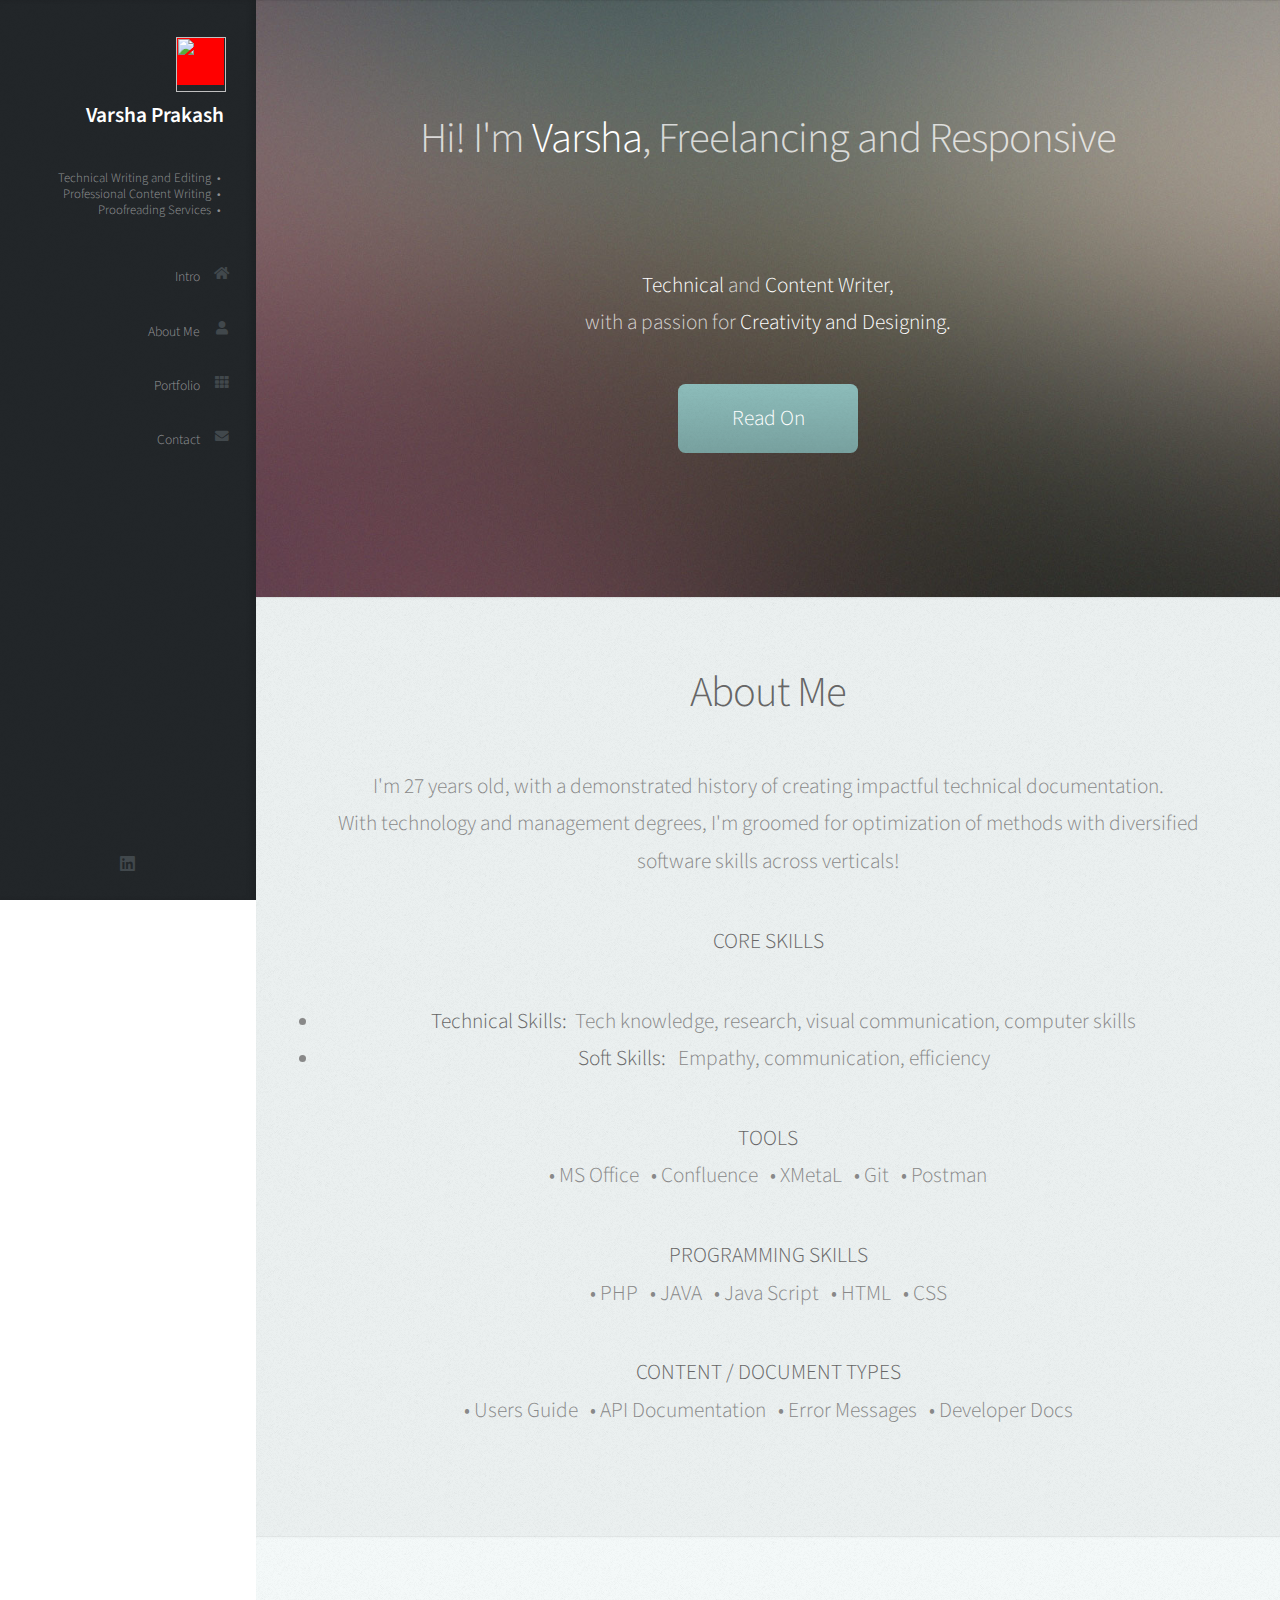
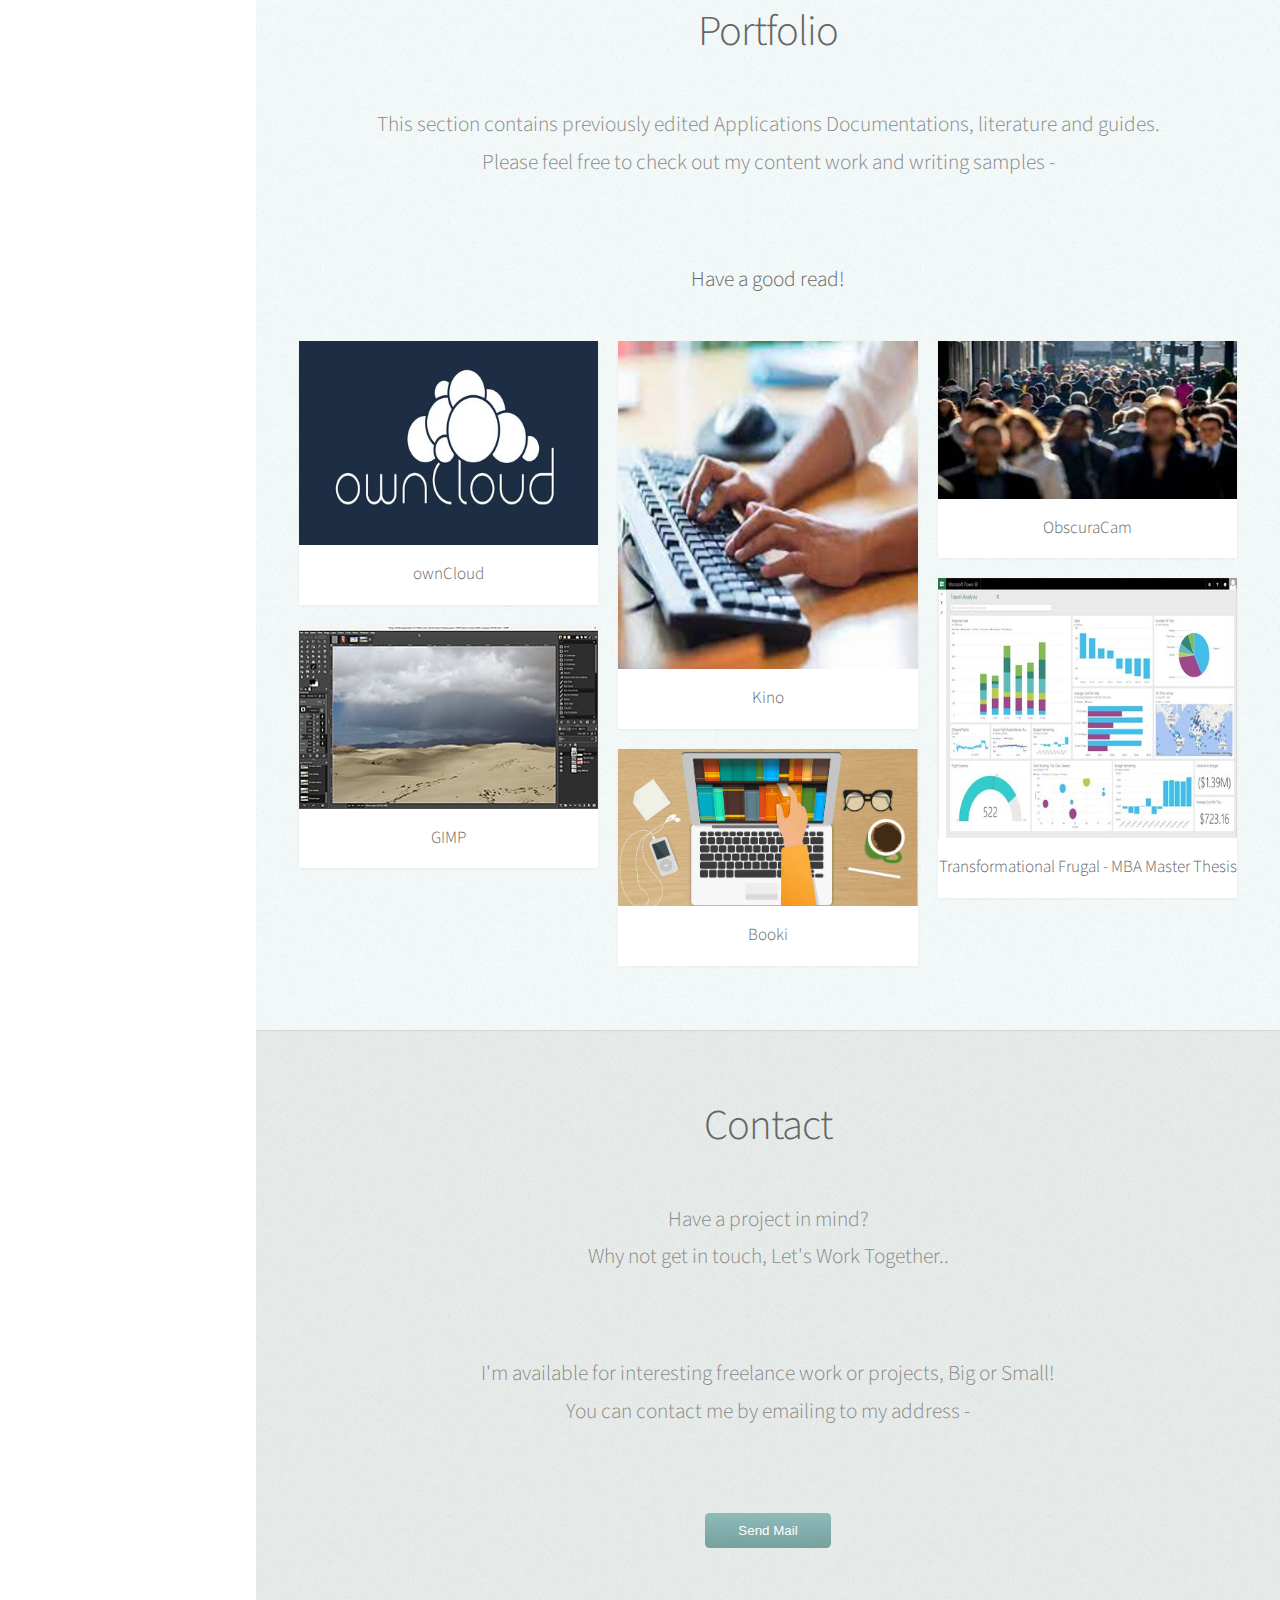
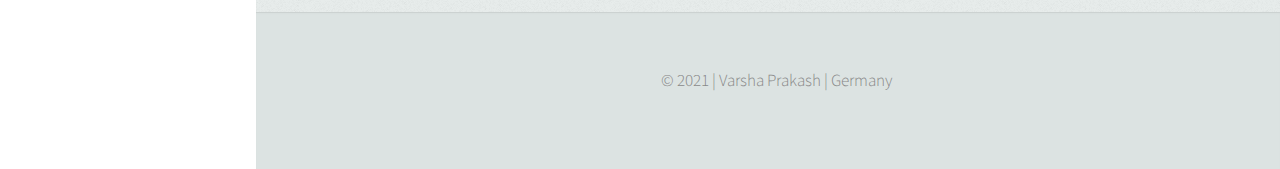
==== commit ac5145f2: "updated index" ====
--- a/index.html
+++ b/index.html
@@ -5,7 +5,7 @@
 -->
 <html>
 	<head>
-		<title>Varsha Prakash: Portfolio test</title>
+		<title>Varsha Prakash: Portfolio</title>
 		<meta charset="utf-8" />
 		<meta name="viewport" content="width=device-width, initial-scale=1, user-scalable=no" />
 		<link rel="stylesheet" href="./portfolio-template/assets/css/main.css" />
@@ -62,7 +62,7 @@
 								 <br />
 								 <br />
 								<p><strong>Technical</strong> and <strong>Content Writer,</strong>  <br />
-									with a passion for <strong>Creativity and Designing.</strong>.</p>
+									with a passion for <strong>Creativity and Designing.</strong></p>
 							</header>
 
 							<footer>
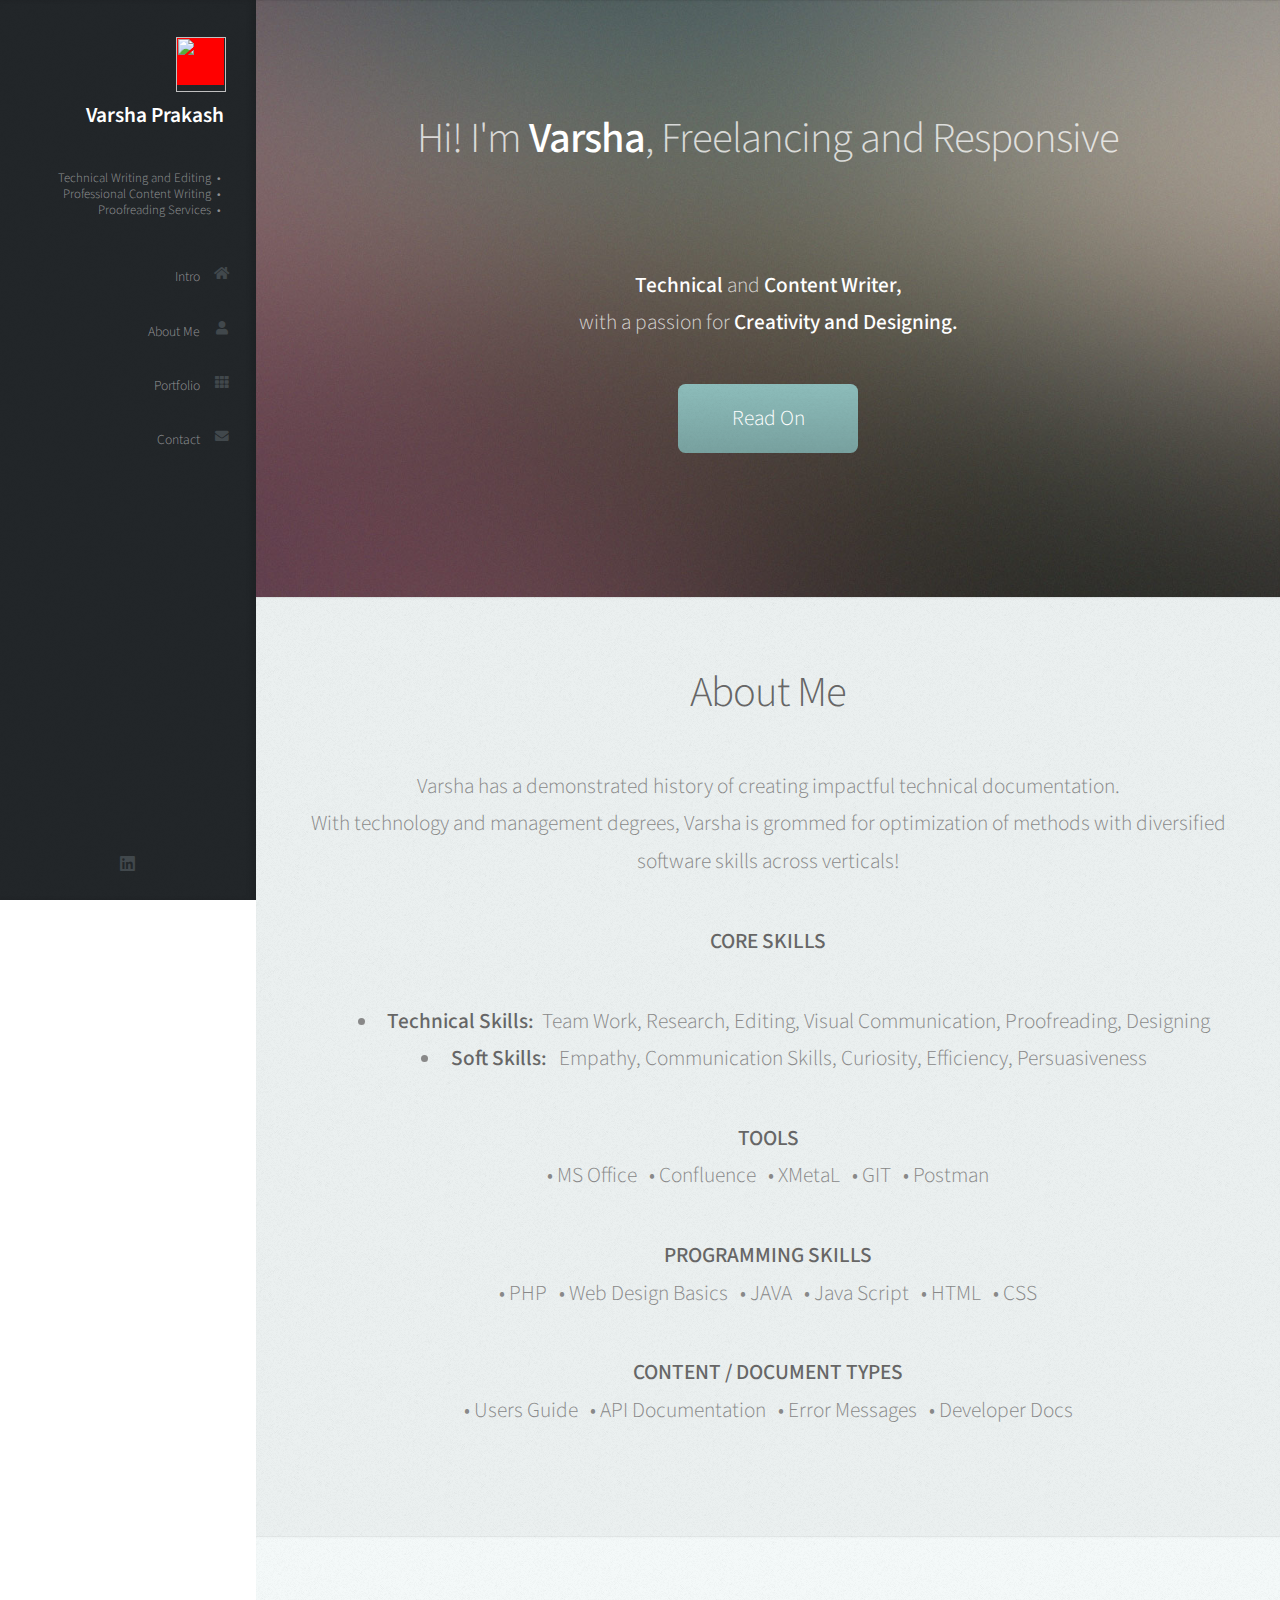
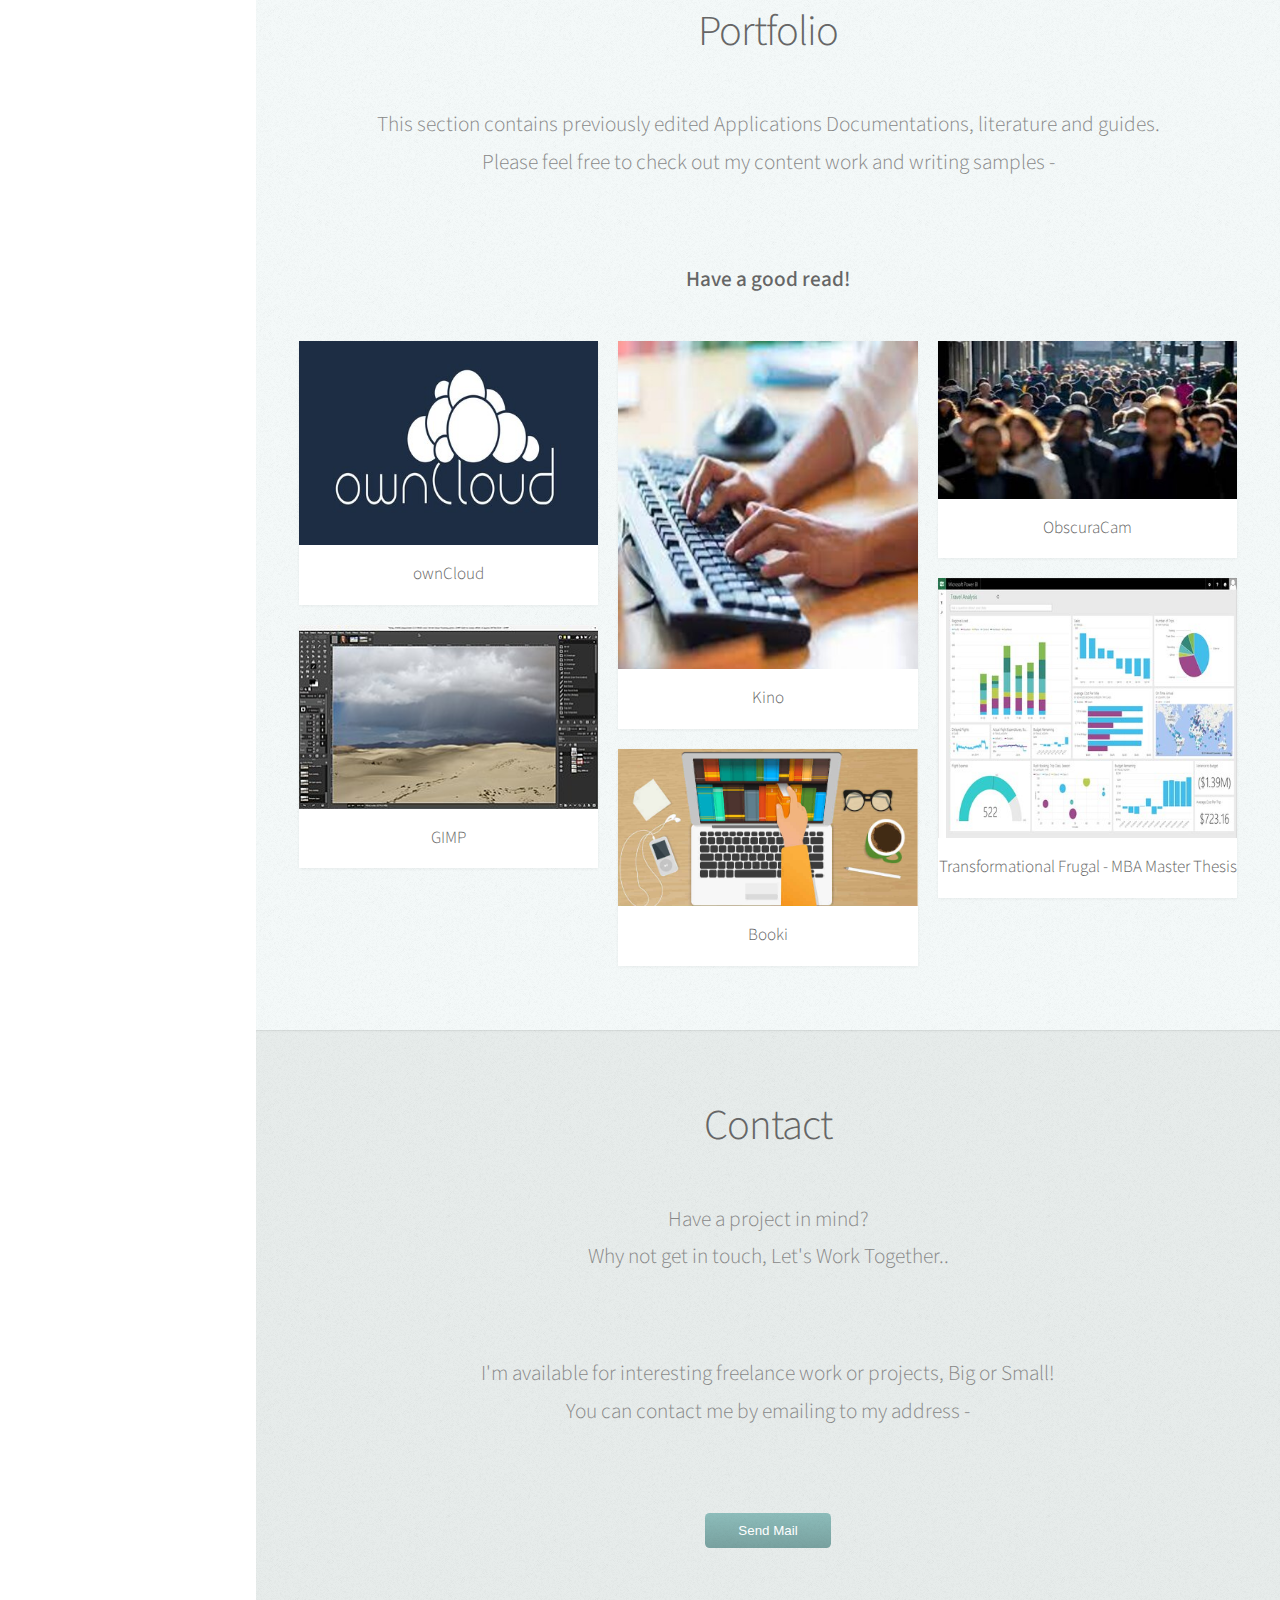
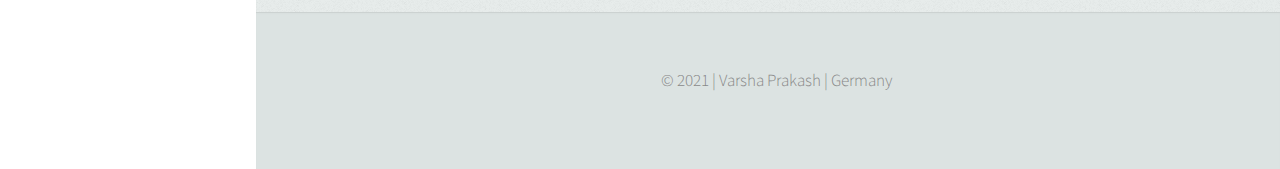
==== commit 30637c68: "updated design changes" ====
--- a/index.html
+++ b/index.html
@@ -38,11 +38,10 @@
 				</div>
 
 				<div class="bottom">
-				
 					<!-- Social Icons -->
 						<ul class="icons">
 							<li><a href="https://www.linkedin.com/in/varsha-prakash-132016154/" class="icon brands fa-linkedin" target="_blank"><span class="label">LinkedIN</span></a></li>
-							
+
 						</ul>
 
 				</div>
@@ -83,23 +82,28 @@
 							</header>
 
 
-							<p> I'm 27 years old, with a demonstrated history of creating impactful technical documentation. <br />
-								With technology and management degrees, I'm groomed for optimization of methods with diversified software skills across verticals!</p>
+							<p> Varsha has a demonstrated history of creating impactful technical documentation. <br />
+								With technology and management degrees, Varsha is grommed for optimization of methods with diversified software skills across verticals!</p>
 							<p><strong>CORE SKILLS</strong>
-								<ul>
-									<li><strong>Technical Skills: &nbsp;</strong>Tech knowledge, research, visual communication, computer skills</li>
-									<li><strong>Soft Skills: &nbsp; </strong>Empathy, communication, efficiency </li>
-								</ul> 
+								<ul style="
+									display: table;
+									margin: 0 auto;
+									list-style: inside;
+								">
+									<li><strong>Technical Skills: &nbsp;</strong>Team Work, Research, Editing, Visual Communication, Proofreading, Designing</li>
+									<li><strong>Soft Skills: &nbsp; </strong>Empathy, Communication Skills, Curiosity, Efficiency, Persuasiveness</li>
+								</ul>
+							</p>
 							<p><strong>TOOLS</strong><br />
-								&bull; MS Office &nbsp; &bull; Confluence &nbsp; &bull; XMetaL &nbsp; &bull; Git &nbsp; &bull; Postman 	
-							</p> 
+								&bull; MS Office &nbsp; &bull; Confluence &nbsp; &bull; XMetaL &nbsp; &bull; GIT &nbsp; &bull; Postman
+							</p>
 							<p>
 								<p><strong>PROGRAMMING SKILLS</strong><br />
-								&bull; PHP &nbsp; &bull; JAVA &nbsp; &bull; Java Script &nbsp; &bull; HTML &nbsp; &bull; CSS  
+								&bull; PHP &nbsp; &bull; Web Design Basics &nbsp; &bull; JAVA &nbsp; &bull; Java Script &nbsp; &bull; HTML &nbsp; &bull; CSS
 							</p>
 							<p>
 								<p><strong>CONTENT / DOCUMENT TYPES</strong><br />
-								&bull; Users Guide &nbsp; &bull; API Documentation &nbsp; &bull; Error Messages &nbsp; &bull; Developer Docs 
+								&bull; Users Guide &nbsp; &bull; API Documentation &nbsp; &bull; Error Messages &nbsp; &bull; Developer Docs
 							</p>
 						</div>
 					</section>
@@ -165,7 +169,7 @@
 						</div>
 					</section>
 
-				
+
 				<!-- Contact -->
 					<section id="contact" class="four">
 						<div class="container">
--- a/portfolio-template/assets/css/main.css
+++ b/portfolio-template/assets/css/main.css
@@ -155,7 +155,7 @@
 	}
 
 	strong, b {
-		font-weight: 300;
+		font-weight: 500;
 		color: #666;
 	}
 
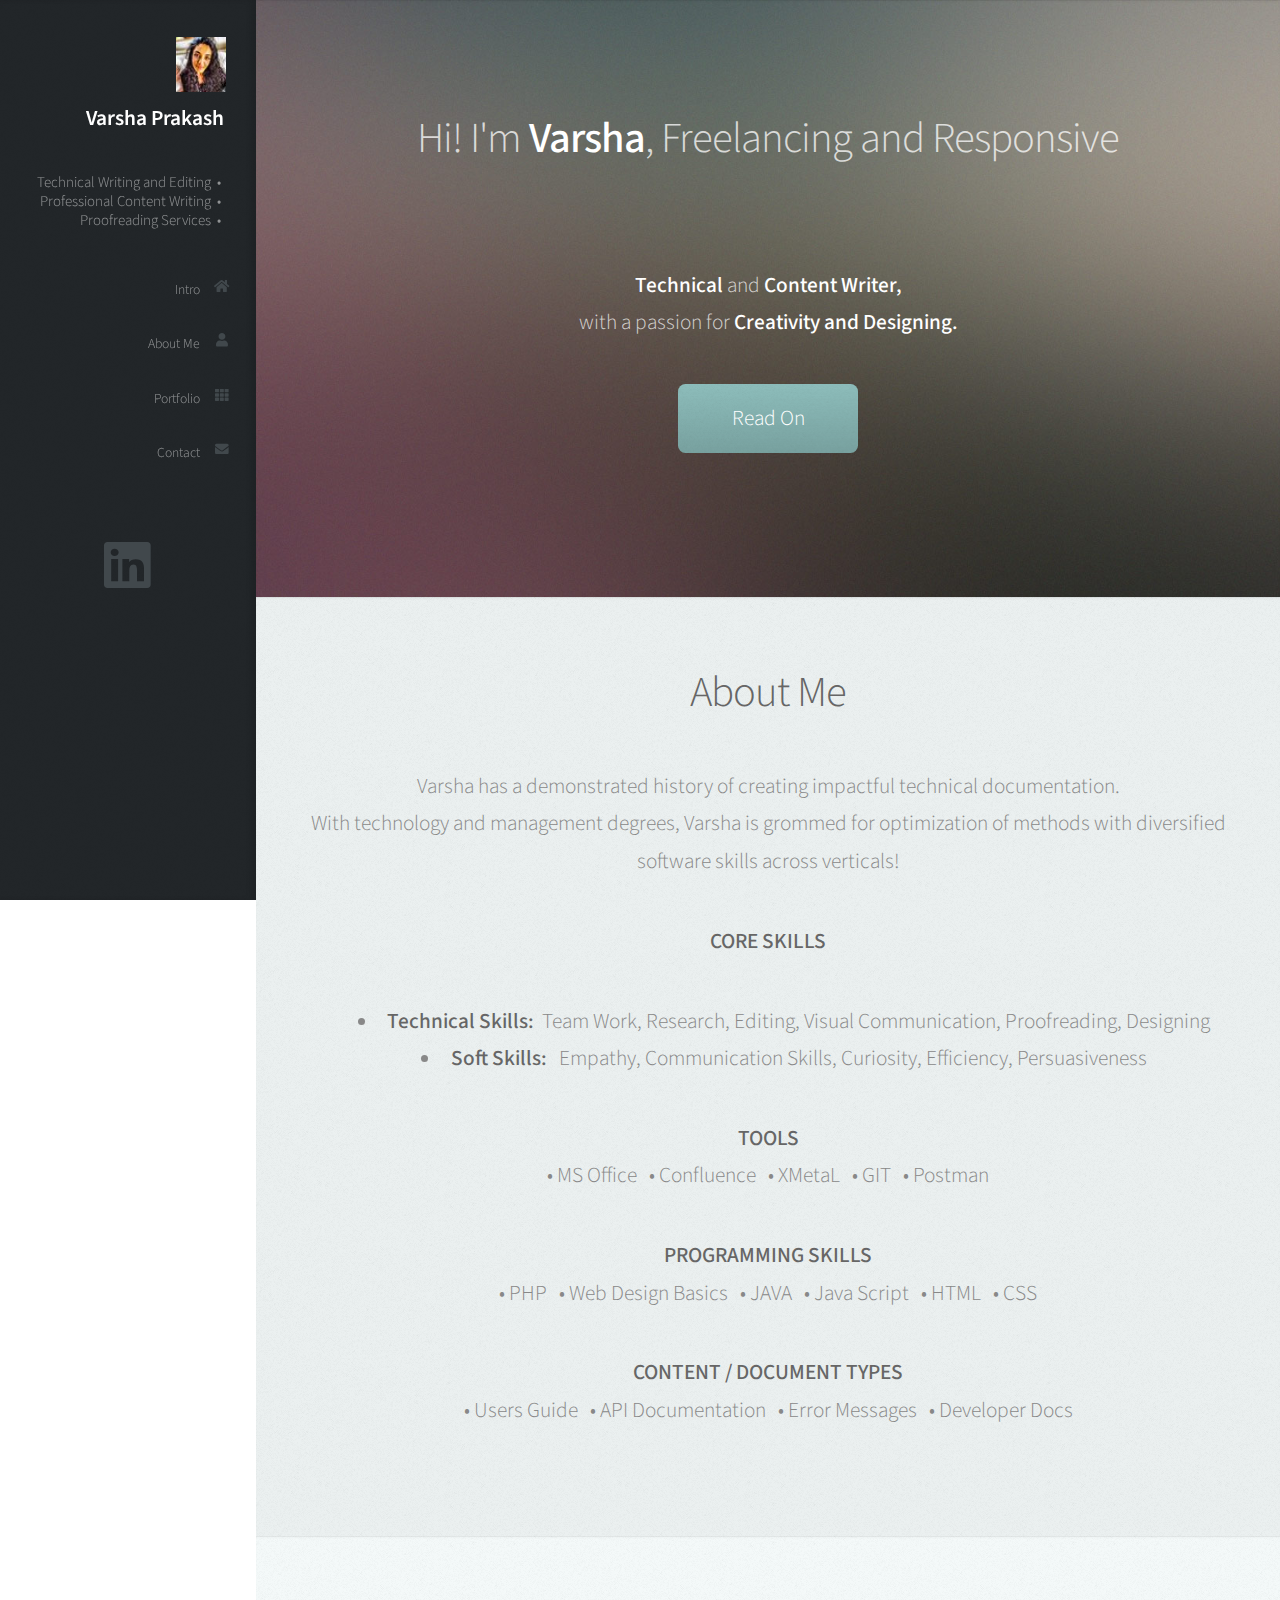
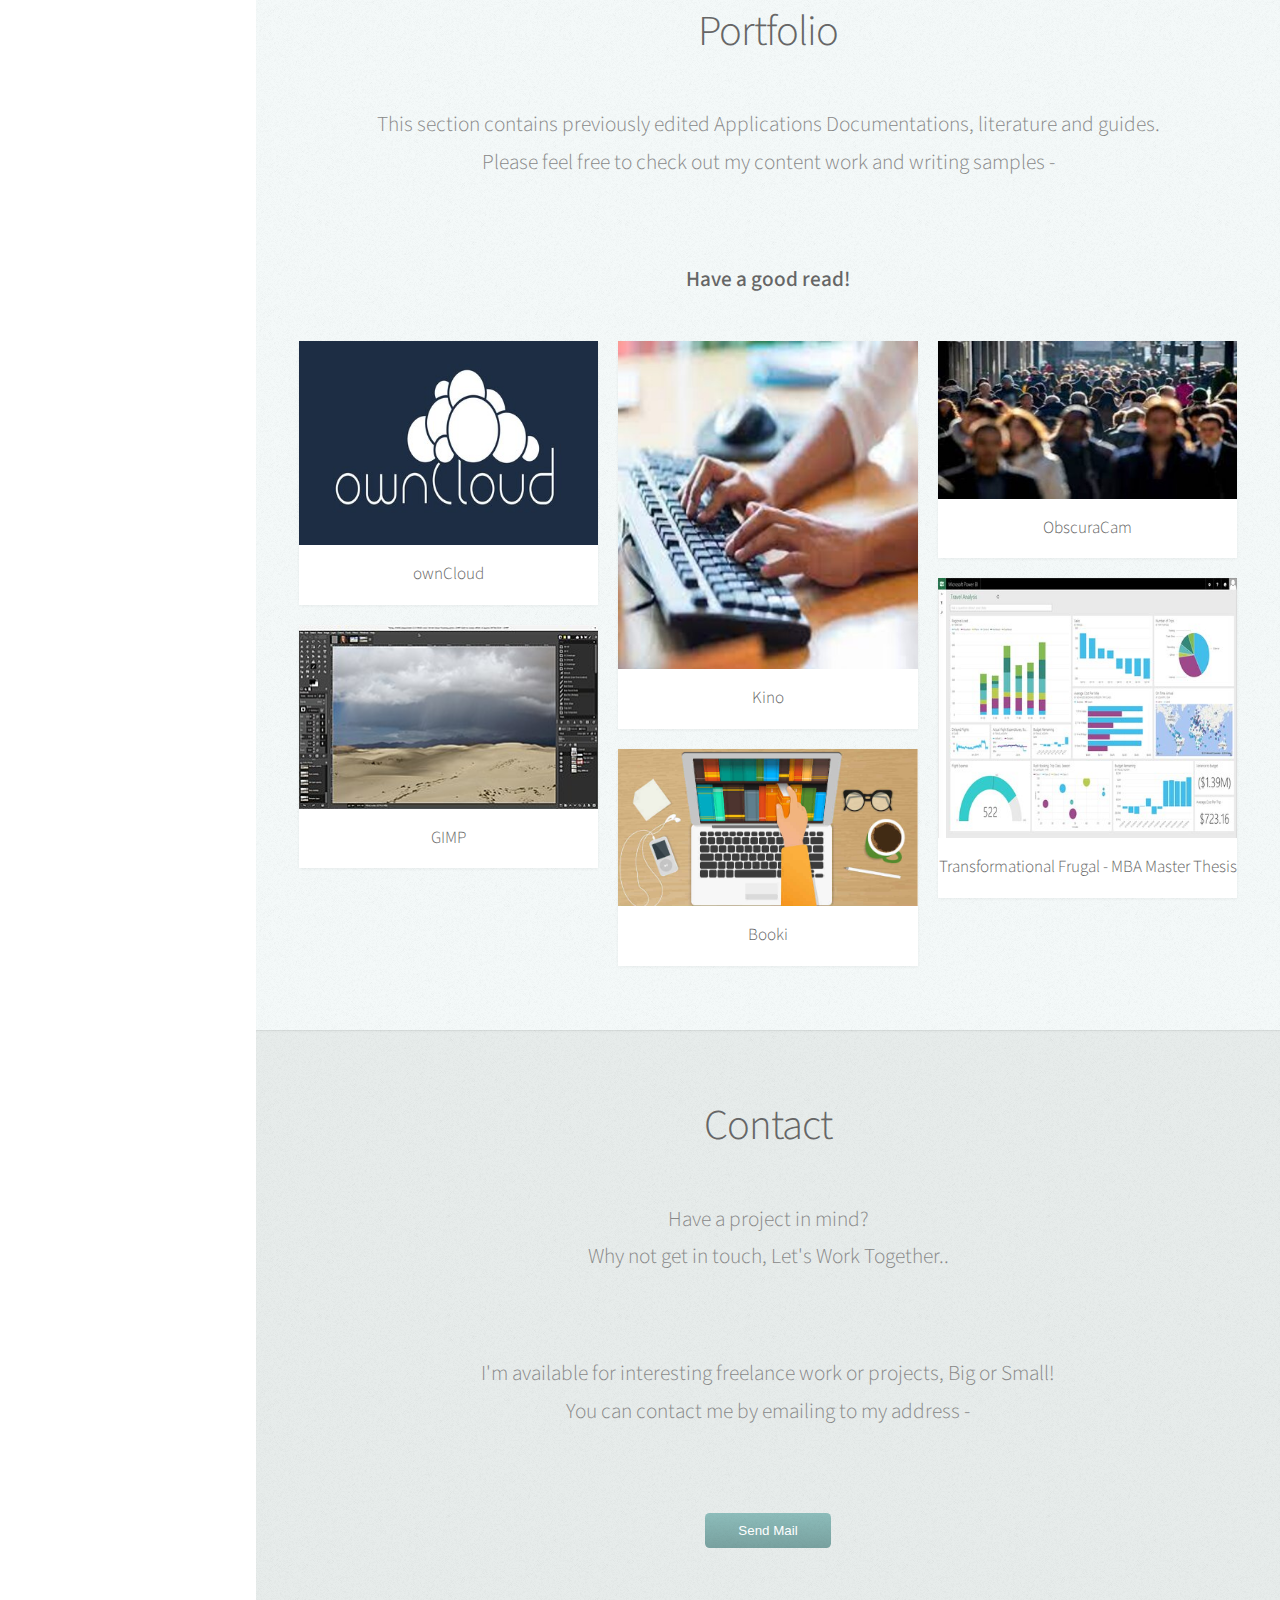
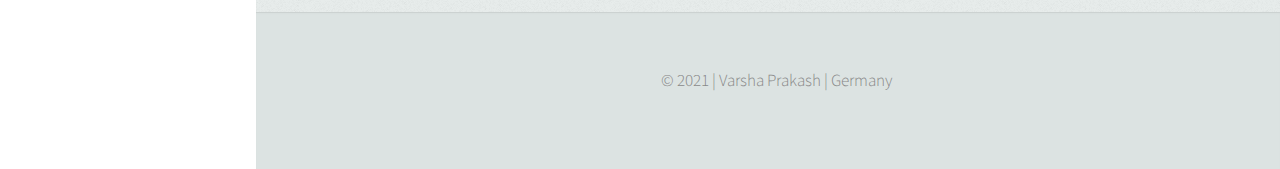
==== commit 41970426: "Update index.html" ====
--- a/index.html
+++ b/index.html
@@ -19,7 +19,7 @@
 
 					<!-- Logo -->
 						<div id="logo">
-							<span class="image avatar48"><img src="https://scontent-dus1-1.xx.fbcdn.net/v/t1.6435-9/186522335_106673611606697_367888841101337009_n.jpg?_nc_cat=107&ccb=1-3&_nc_sid=09cbfe&_nc_ohc=RdJeUdxXbL0AX_T7yL-&_nc_ht=scontent-dus1-1.xx&oh=7b376f7ba9ad29b4ace239ef5fbad64b&oe=60FA3A31" alt="" /></span>
+							<span class="image avatar48"><img src="/images/profile.jpg" alt="" /></span>
 							<h1 id="title">Varsha Prakash</h1>
 							<br />
 							<p>Technical Writing and Editing &nbsp;&bull;&nbsp; Professional Content Writing &nbsp;&bull;&nbsp; Proofreading Services &nbsp;&bull;&nbsp</p>
--- a/portfolio-template/assets/css/main.css
+++ b/portfolio-template/assets/css/main.css
@@ -2074,11 +2074,13 @@
 		}
 
 			#header .bottom > :last-child {
-				margin-bottom: 0;
+				/*margin-bottom: 0;*/
+				margin-bottom: 7em;
 			}
 
 		#header .icons {
-			font-size: 0.8em;
+			/*font-size: 0.8em;*/
+			font-size: 2.5em;
 			text-align: center;
 		}
 
@@ -2112,7 +2114,8 @@
 		#logo p {
 			position: relative;
 			display: block;
-			font-size: 0.6em;
+			/*font-size: 0.6em;*/
+			font-size: 0.7em;
 			color: rgba(255, 255, 255, 0.5);
 			line-height: 1.25em;
 			margin: 0.5em 0 0 0;
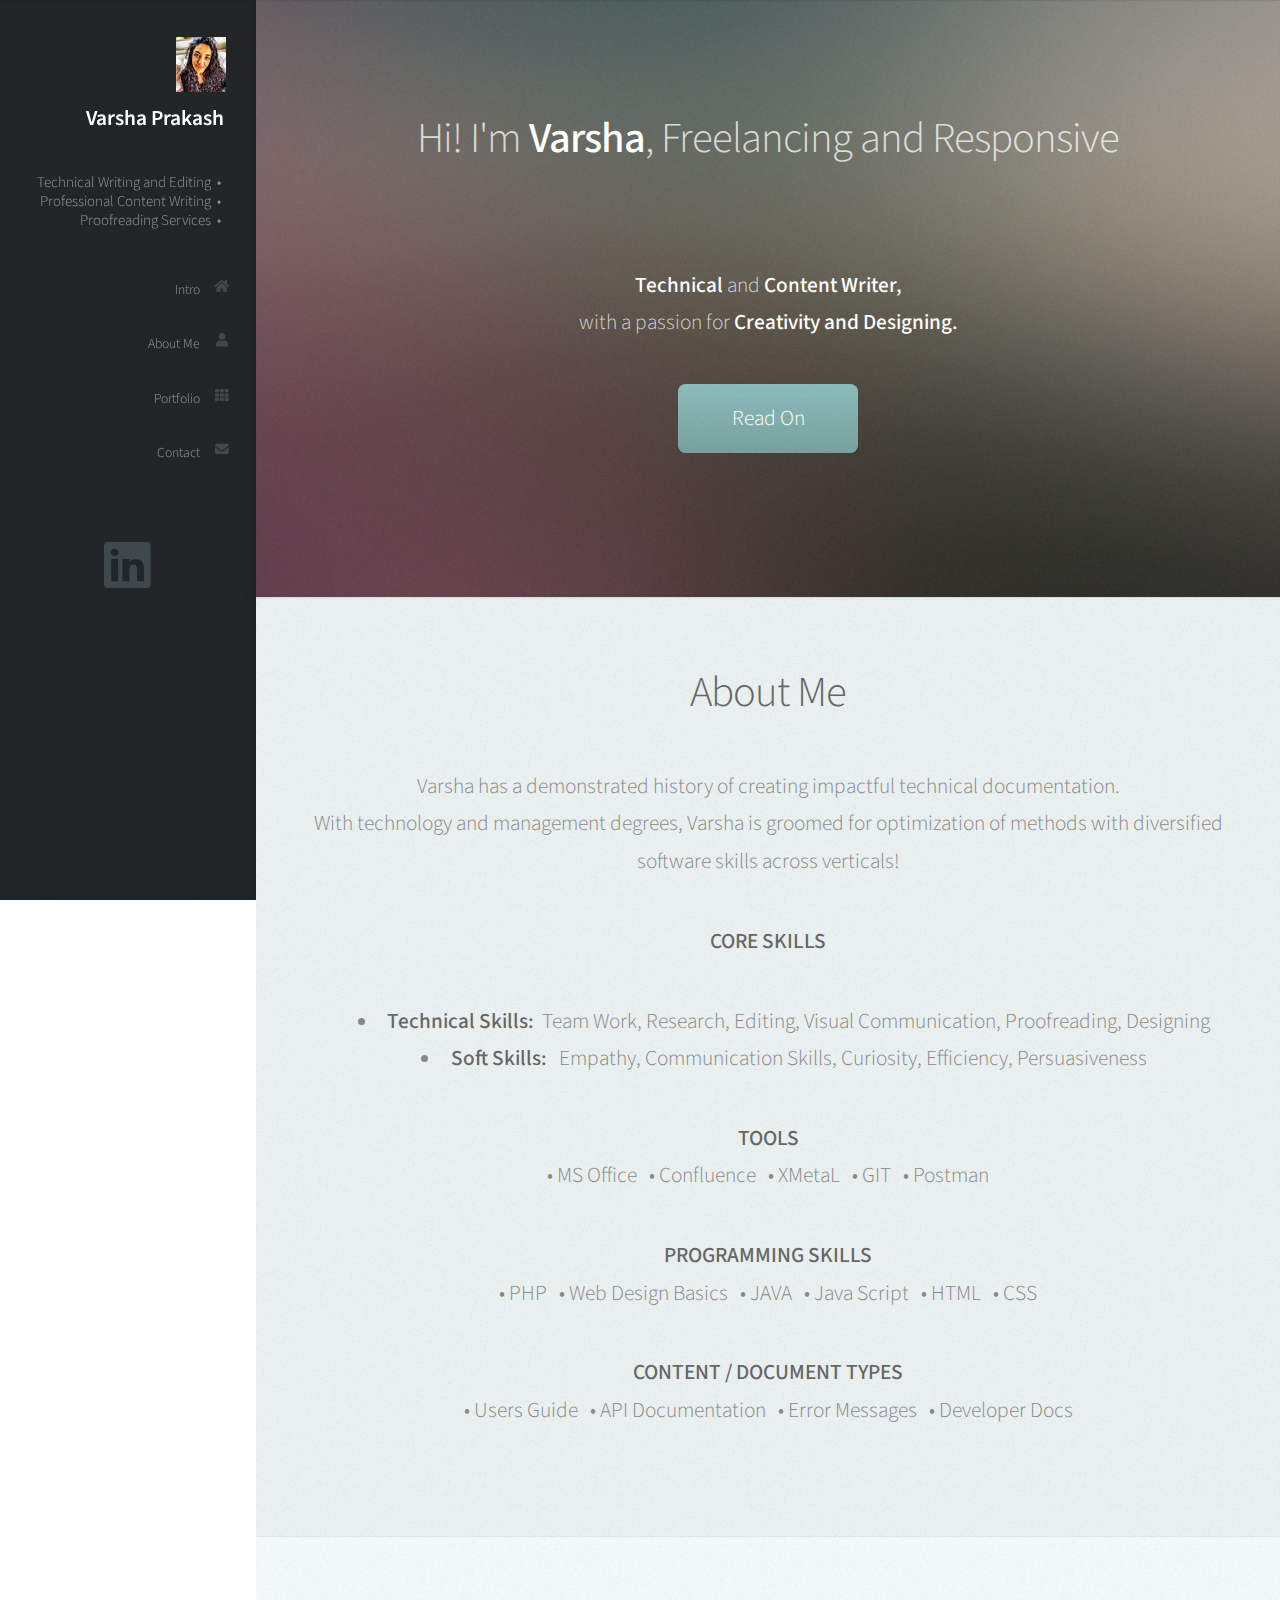
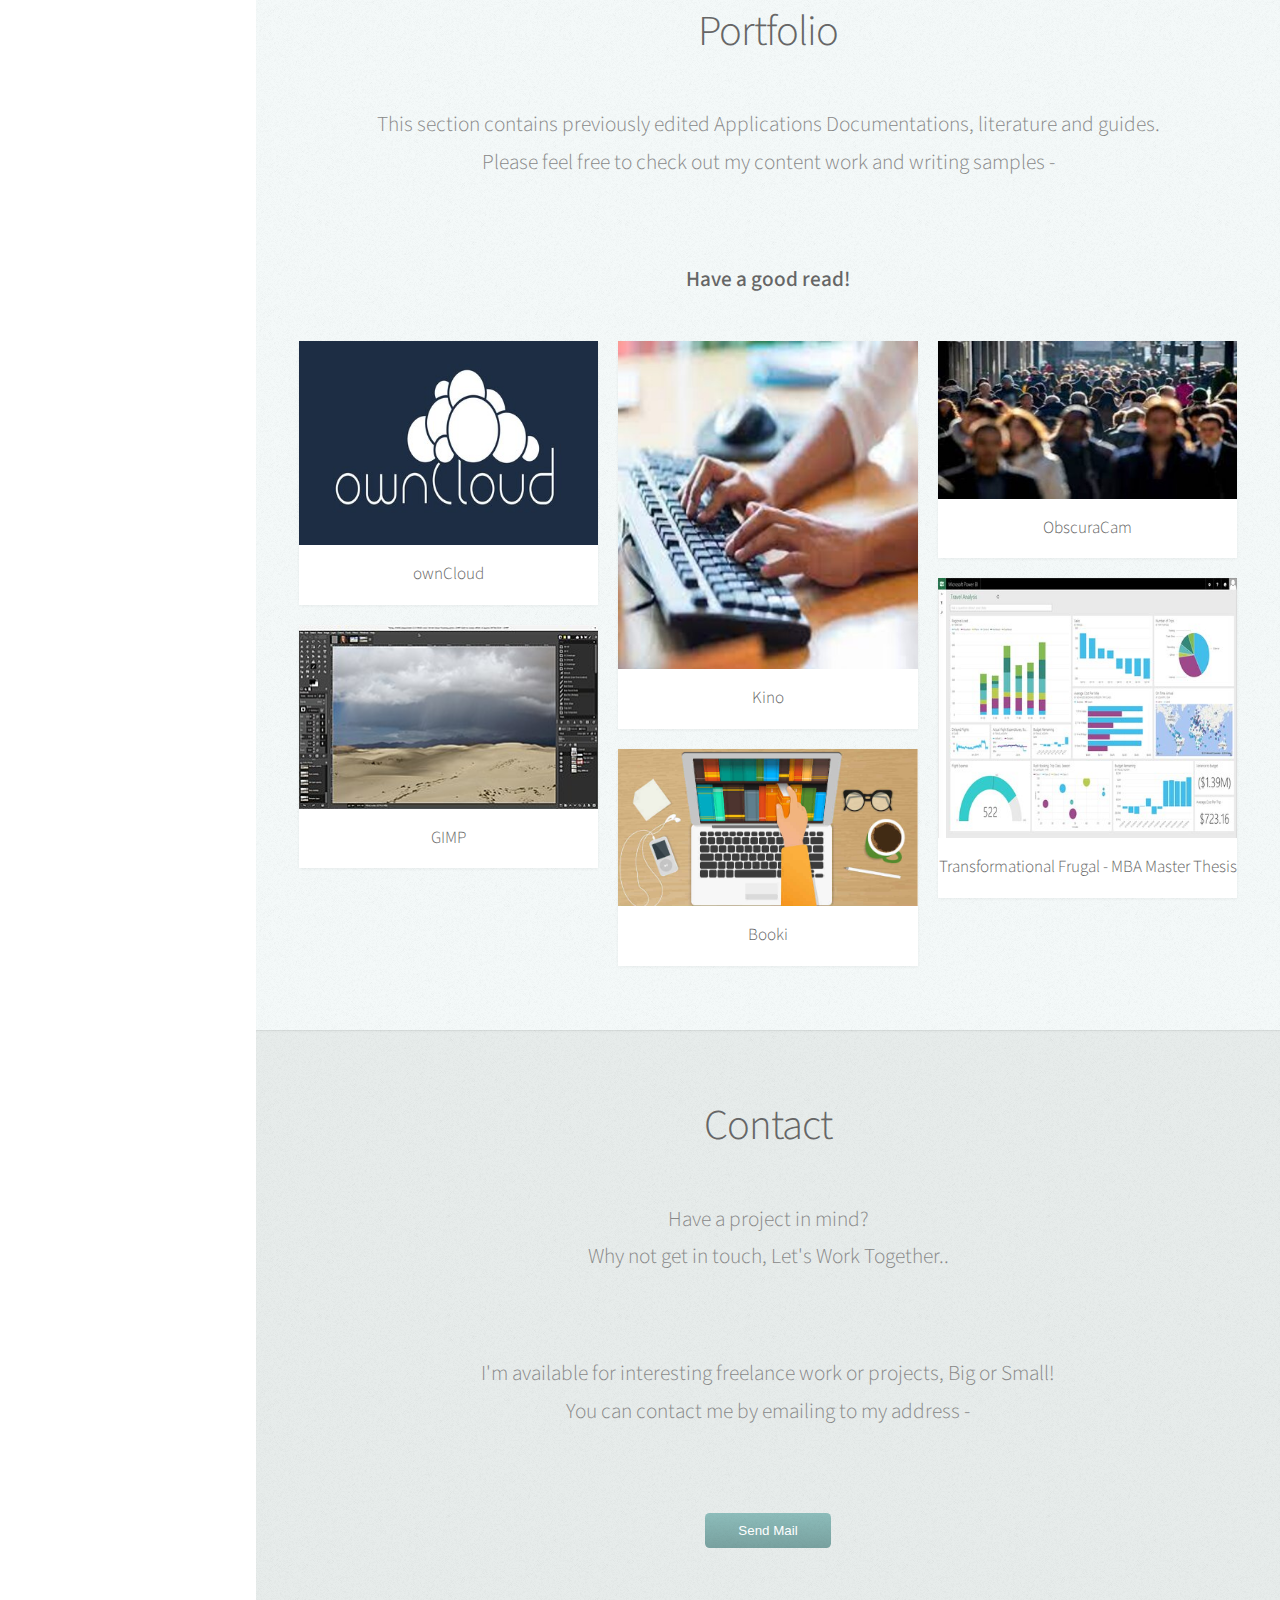
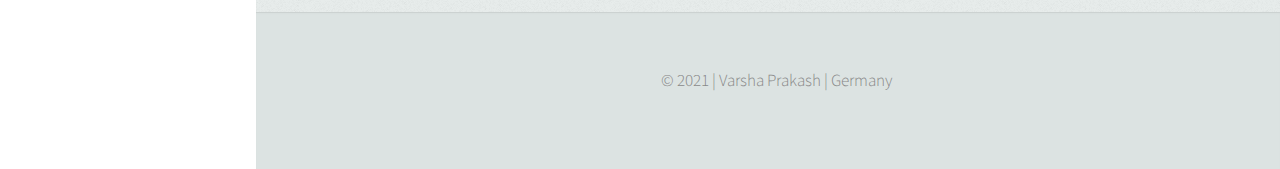
==== commit 8da25df3: "Update index.html" ====
--- a/index.html
+++ b/index.html
@@ -83,7 +83,7 @@
 
 
 							<p> Varsha has a demonstrated history of creating impactful technical documentation. <br />
-								With technology and management degrees, Varsha is grommed for optimization of methods with diversified software skills across verticals!</p>
+								With technology and management degrees, Varsha is groomed for optimization of methods with diversified software skills across verticals!</p>
 							<p><strong>CORE SKILLS</strong>
 								<ul style="
 									display: table;
